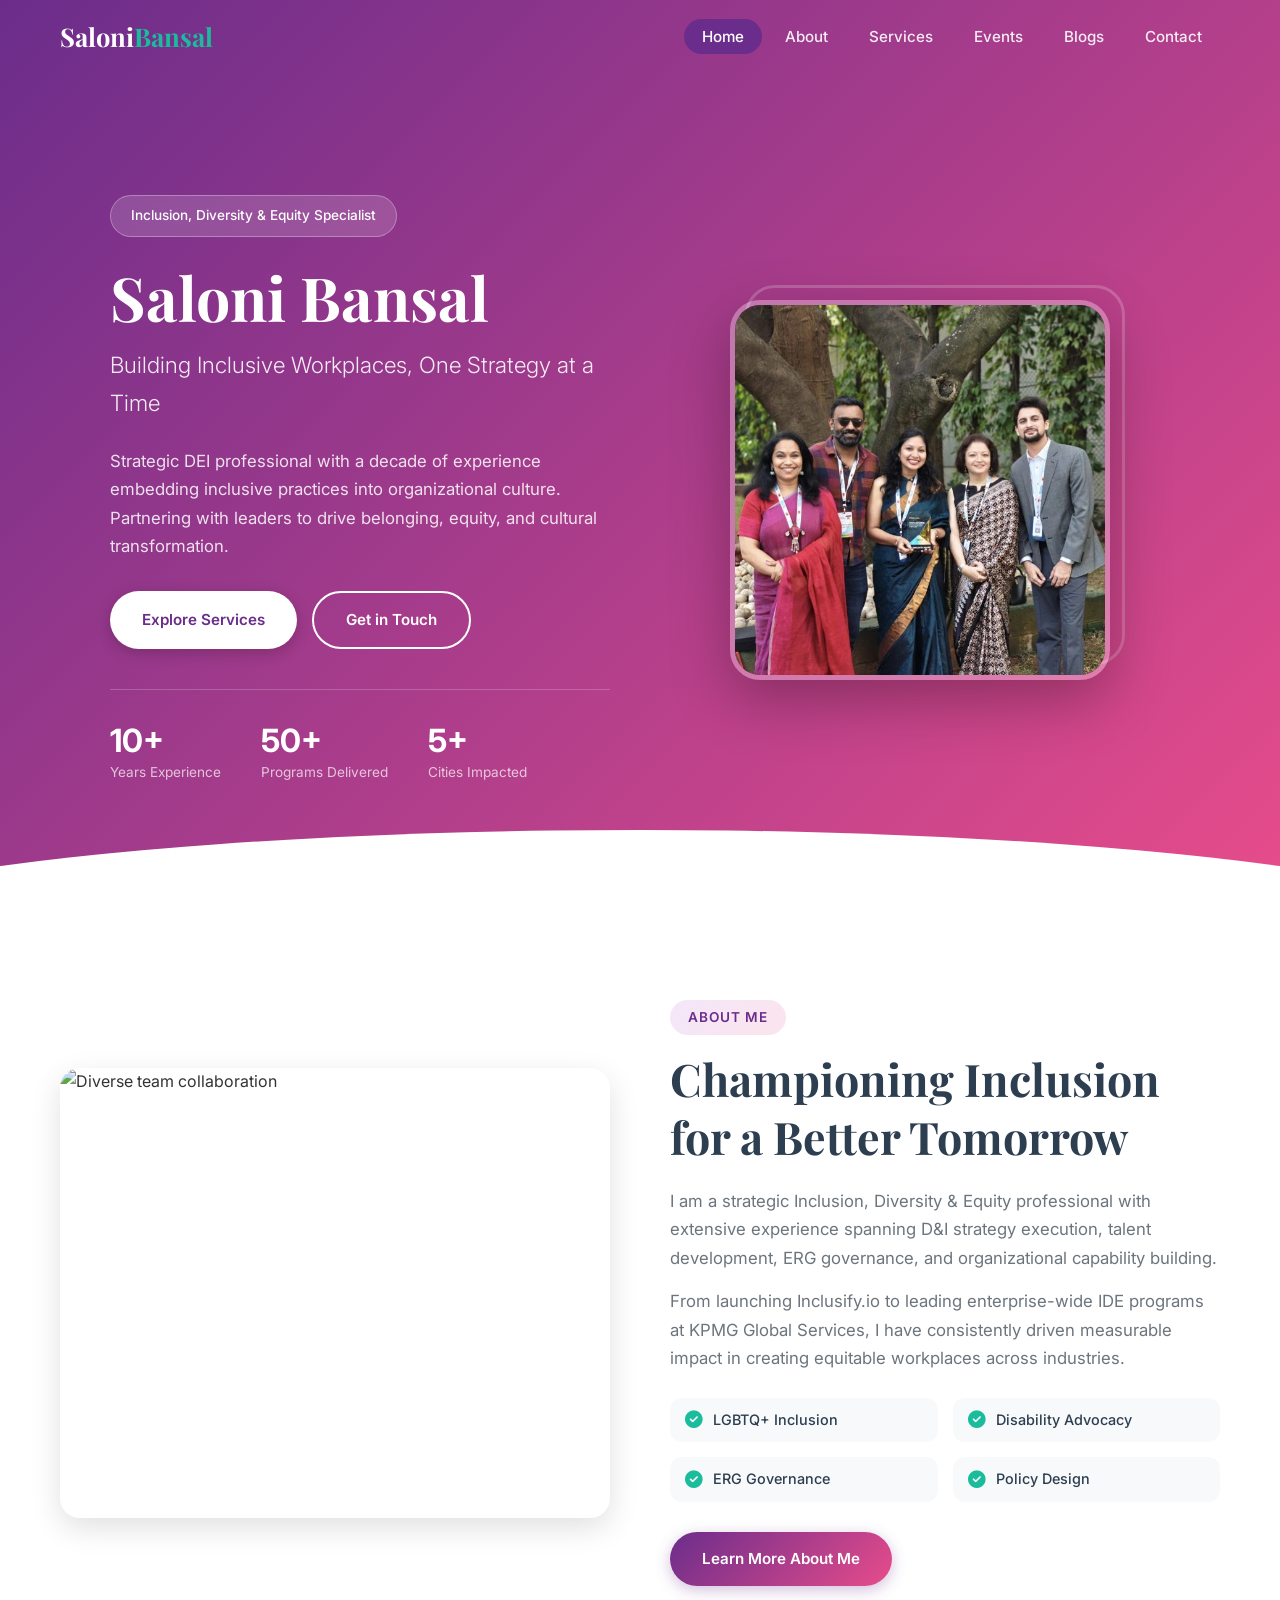
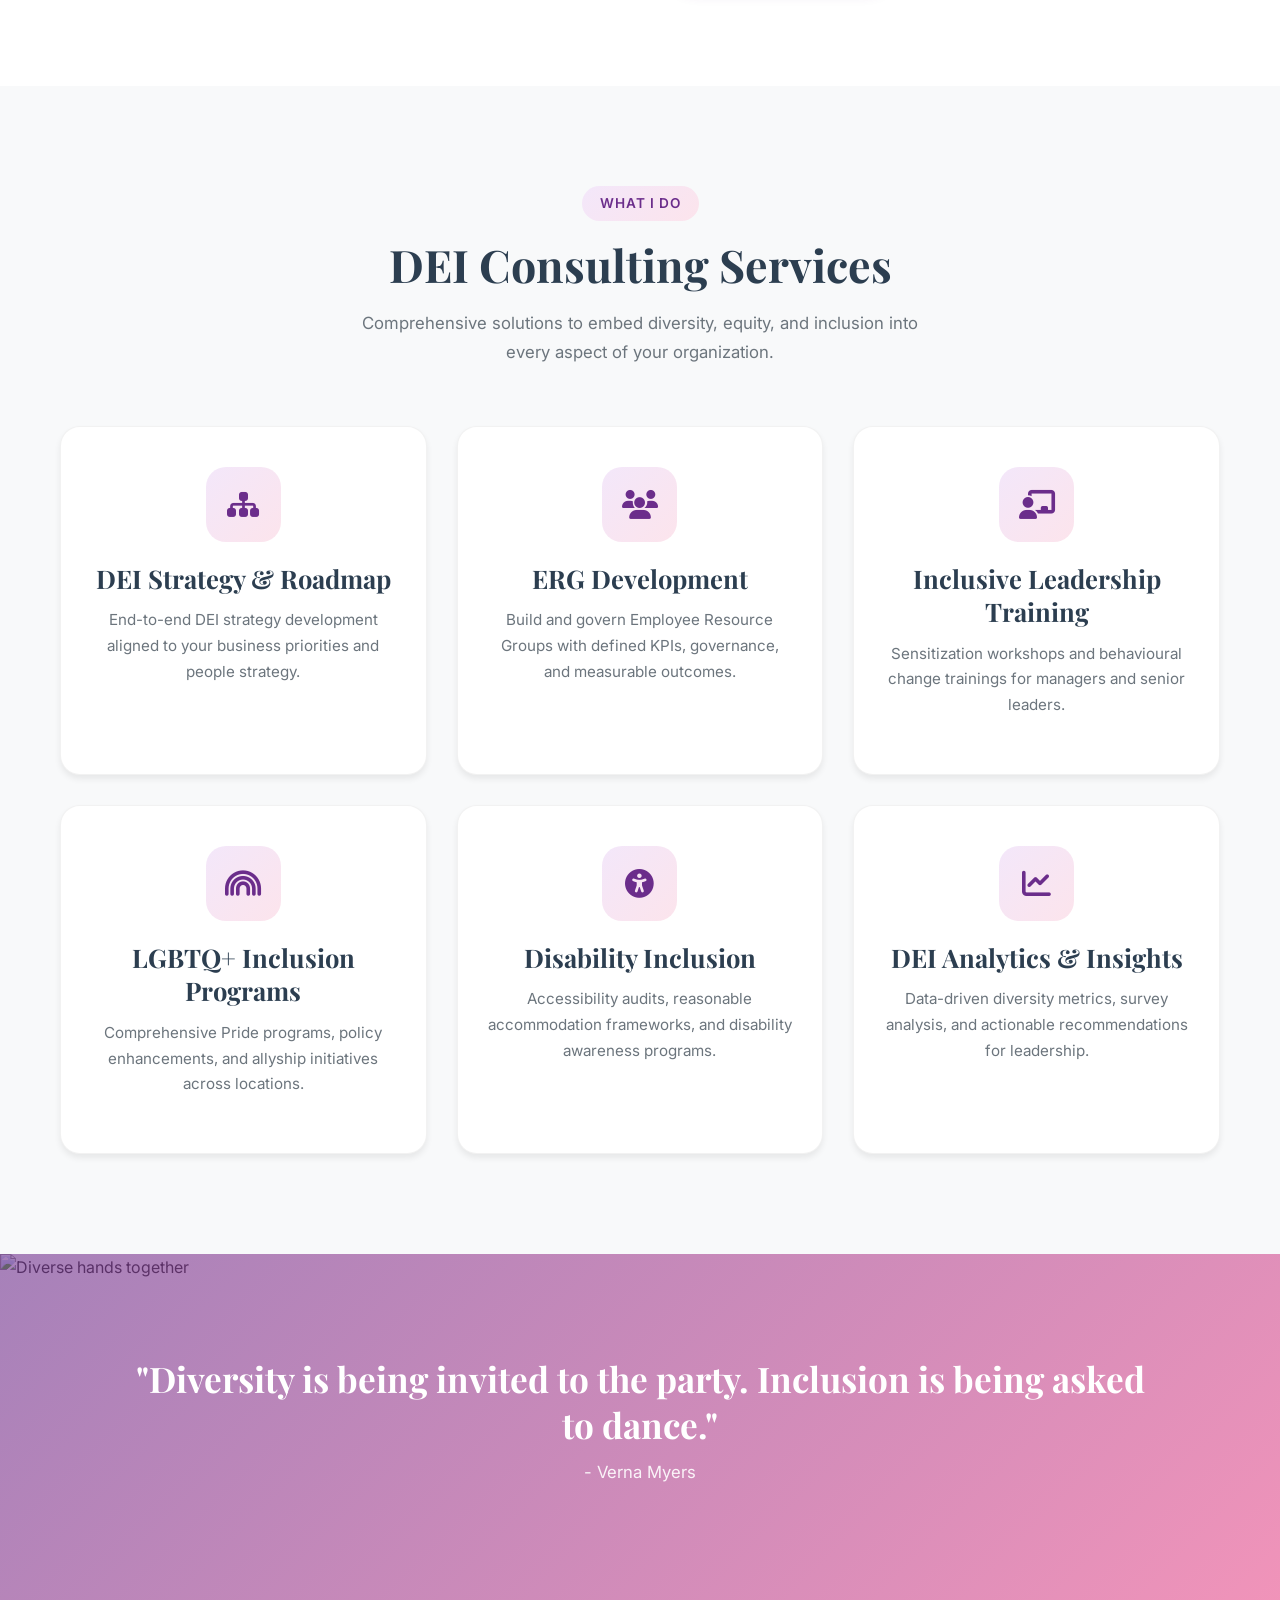
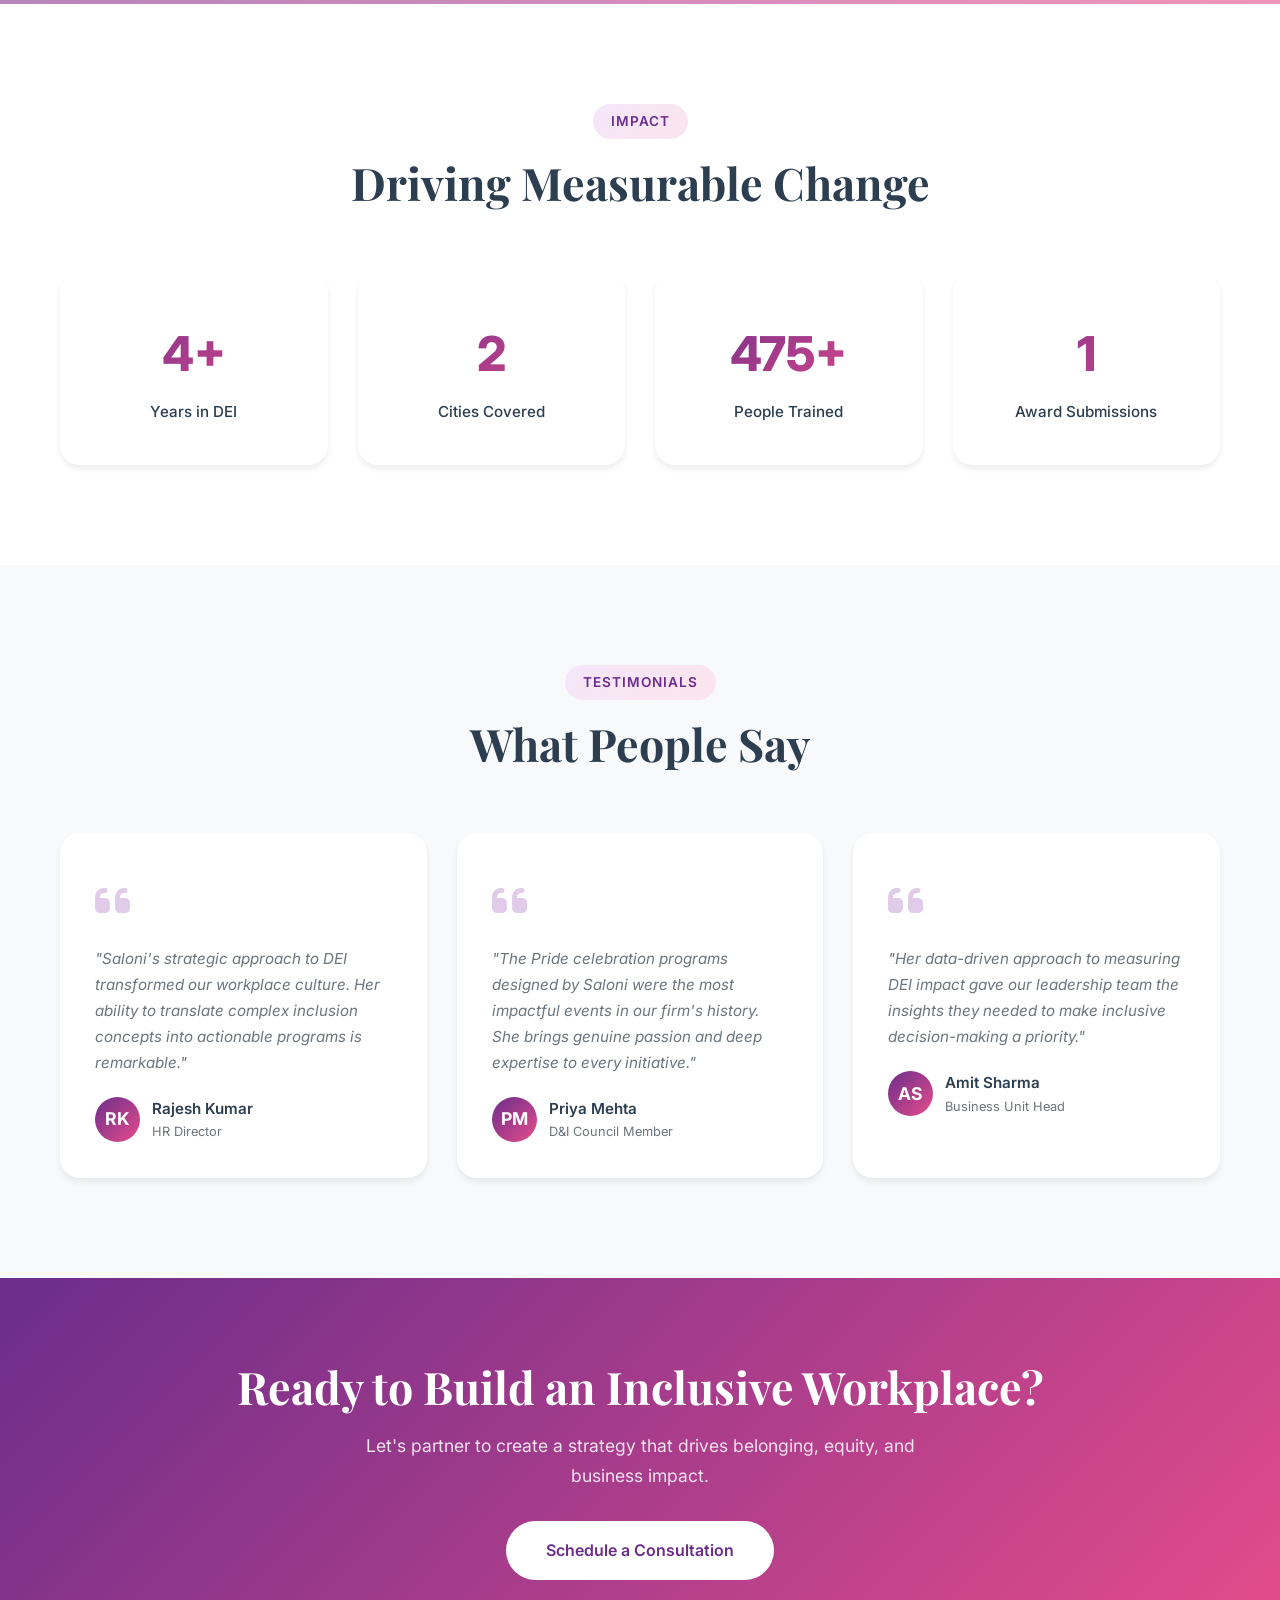
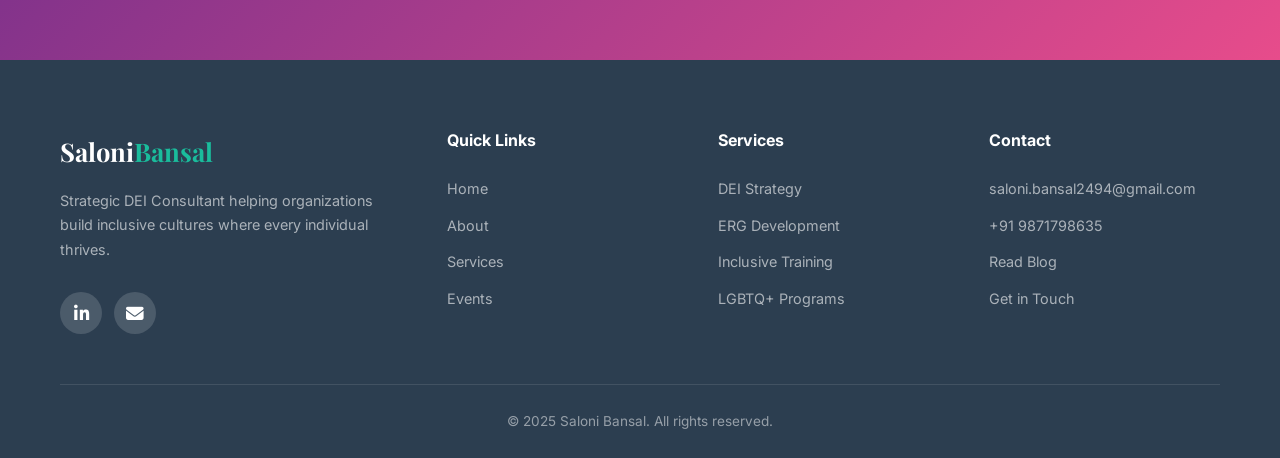
==== index.html @ c68f143a "Initial resume website" ====
<!DOCTYPE html>
<html lang="en">
<head>
  <meta charset="UTF-8">
  <meta name="viewport" content="width=device-width, initial-scale=1.0">
  <title>Saloni Bansal | Diversity, Equity & Inclusion Consultant</title>
  <meta name="description" content="Saloni Bansal - DEI Consultant with 10+ years of experience in Diversity, Equity & Inclusion strategy, ERG governance, and inclusive culture transformation.">
  <link rel="preconnect" href="https://fonts.googleapis.com">
  <link rel="preconnect" href="https://fonts.gstatic.com" crossorigin>
  <link href="https://fonts.googleapis.com/css2?family=Inter:wght@300;400;500;600;700;800&family=Playfair+Display:wght@400;600;700;800&display=swap" rel="stylesheet">
  <link rel="stylesheet" href="https://cdnjs.cloudflare.com/ajax/libs/font-awesome/6.5.1/css/all.min.css">
  <link rel="stylesheet" href="css/style.css">
</head>
<body>
  <!-- Navigation -->
  <nav class="navbar" id="navbar">
    <div class="container">
      <a href="index.html" class="nav-logo">Saloni<span>Bansal</span></a>
      <ul class="nav-links" id="navLinks">
        <li><a href="index.html" class="active">Home</a></li>
        <li><a href="about.html">About</a></li>
        <li><a href="services.html">Services</a></li>
        <li><a href="events.html">Events</a></li>
        <li><a href="blogs.html">Blogs</a></li>
        <li><a href="contact.html">Contact</a></li>
      </ul>
      <div class="hamburger" id="hamburger">
        <span></span>
        <span></span>
        <span></span>
      </div>
    </div>
    <div class="nav-overlay" id="navOverlay"></div>
  </nav>

  <!-- Hero Section -->
  <section class="hero">
    <div class="container">
      <div class="hero-content">
        <div class="hero-badge">Inclusion, Diversity & Equity Specialist</div>
        <h1>Saloni Bansal</h1>
        <p class="subtitle">Building Inclusive Workplaces, One Strategy at a Time</p>
        <p>Strategic DEI professional with a decade of experience embedding inclusive practices into organizational culture. Partnering with leaders to drive belonging, equity, and cultural transformation.</p>
        <div class="hero-buttons">
          <a href="services.html" class="btn btn-primary">Explore Services</a>
          <a href="contact.html" class="btn btn-outline">Get in Touch</a>
        </div>
        <div class="hero-stats">
          <div class="hero-stat">
            <h3>10+</h3>
            <p>Years Experience</p>
          </div>
          <div class="hero-stat">
            <h3>50+</h3>
            <p>Programs Delivered</p>
          </div>
          <div class="hero-stat">
            <h3>5+</h3>
            <p>Cities Impacted</p>
          </div>
        </div>
      </div>
      <div class="hero-image">
        <div class="hero-image-wrapper">
          <img src="images/profile/saloni-bansal.jpeg" alt="Saloni Bansal - DEI Consultant">
        </div>
      </div>
    </div>
  </section>

  <!-- About Preview -->
  <section class="section">
    <div class="container">
      <div class="about-preview fade-in">
        <div class="about-preview-image">
          <img src="https://images.unsplash.com/photo-1573164713714-d95e436ab8d6?w=800&q=80" alt="Diverse team collaboration">
        </div>
        <div class="about-preview-content">
          <div class="section-tag">About Me</div>
          <h2>Championing Inclusion for a Better Tomorrow</h2>
          <p>I am a strategic Inclusion, Diversity & Equity professional with extensive experience spanning D&I strategy execution, talent development, ERG governance, and organizational capability building.</p>
          <p>From launching Inclusify.io to leading enterprise-wide IDE programs at KPMG Global Services, I have consistently driven measurable impact in creating equitable workplaces across industries.</p>
          <div class="about-highlights">
            <div class="about-highlight">
              <i class="fas fa-check-circle"></i>
              LGBTQ+ Inclusion
            </div>
            <div class="about-highlight">
              <i class="fas fa-check-circle"></i>
              Disability Advocacy
            </div>
            <div class="about-highlight">
              <i class="fas fa-check-circle"></i>
              ERG Governance
            </div>
            <div class="about-highlight">
              <i class="fas fa-check-circle"></i>
              Policy Design
            </div>
          </div>
          <a href="about.html" class="btn btn-primary">Learn More About Me</a>
        </div>
      </div>
    </div>
  </section>

  <!-- Services Preview -->
  <section class="section bg-light">
    <div class="container">
      <div class="section-header fade-in">
        <div class="section-tag">What I Do</div>
        <h2>DEI Consulting Services</h2>
        <p>Comprehensive solutions to embed diversity, equity, and inclusion into every aspect of your organization.</p>
      </div>
      <div class="services-grid">
        <div class="service-card fade-in">
          <div class="service-icon">
            <i class="fas fa-sitemap"></i>
          </div>
          <h3>DEI Strategy & Roadmap</h3>
          <p>End-to-end DEI strategy development aligned to your business priorities and people strategy.</p>
        </div>
        <div class="service-card fade-in">
          <div class="service-icon">
            <i class="fas fa-users"></i>
          </div>
          <h3>ERG Development</h3>
          <p>Build and govern Employee Resource Groups with defined KPIs, governance, and measurable outcomes.</p>
        </div>
        <div class="service-card fade-in">
          <div class="service-icon">
            <i class="fas fa-chalkboard-teacher"></i>
          </div>
          <h3>Inclusive Leadership Training</h3>
          <p>Sensitization workshops and behavioural change trainings for managers and senior leaders.</p>
        </div>
        <div class="service-card fade-in">
          <div class="service-icon">
            <i class="fas fa-rainbow"></i>
          </div>
          <h3>LGBTQ+ Inclusion Programs</h3>
          <p>Comprehensive Pride programs, policy enhancements, and allyship initiatives across locations.</p>
        </div>
        <div class="service-card fade-in">
          <div class="service-icon">
            <i class="fas fa-universal-access"></i>
          </div>
          <h3>Disability Inclusion</h3>
          <p>Accessibility audits, reasonable accommodation frameworks, and disability awareness programs.</p>
        </div>
        <div class="service-card fade-in">
          <div class="service-icon">
            <i class="fas fa-chart-line"></i>
          </div>
          <h3>DEI Analytics & Insights</h3>
          <p>Data-driven diversity metrics, survey analysis, and actionable recommendations for leadership.</p>
        </div>
      </div>
    </div>
  </section>

  <!-- Impact Banner -->
  <div class="image-banner">
    <img src="https://images.unsplash.com/photo-1582213782179-e0d53f98f2ca?w=1920&q=80" alt="Diverse hands together">
    <div class="overlay"></div>
    <div class="banner-content">
      <h2>"Diversity is being invited to the party. Inclusion is being asked to dance."</h2>
      <p>- Verna Myers</p>
    </div>
  </div>

  <!-- Impact Numbers -->
  <section class="section">
    <div class="container">
      <div class="section-header fade-in">
        <div class="section-tag">Impact</div>
        <h2>Driving Measurable Change</h2>
      </div>
      <div class="impact-grid">
        <div class="impact-card fade-in">
          <div class="number">10+</div>
          <p>Years in DEI</p>
        </div>
        <div class="impact-card fade-in">
          <div class="number">5</div>
          <p>Cities Covered</p>
        </div>
        <div class="impact-card fade-in">
          <div class="number">1000+</div>
          <p>People Trained</p>
        </div>
        <div class="impact-card fade-in">
          <div class="number">4</div>
          <p>Award Submissions</p>
        </div>
      </div>
    </div>
  </section>

  <!-- Testimonials -->
  <section class="section bg-light">
    <div class="container">
      <div class="section-header fade-in">
        <div class="section-tag">Testimonials</div>
        <h2>What People Say</h2>
      </div>
      <div class="testimonials-grid">
        <div class="testimonial-card fade-in">
          <div class="quote-icon"><i class="fas fa-quote-left"></i></div>
          <p>"Saloni's strategic approach to DEI transformed our workplace culture. Her ability to translate complex inclusion concepts into actionable programs is remarkable."</p>
          <div class="testimonial-author">
            <div class="avatar">RK</div>
            <div>
              <div class="name">Rajesh Kumar</div>
              <div class="role">HR Director</div>
            </div>
          </div>
        </div>
        <div class="testimonial-card fade-in">
          <div class="quote-icon"><i class="fas fa-quote-left"></i></div>
          <p>"The Pride celebration programs designed by Saloni were the most impactful events in our firm's history. She brings genuine passion and deep expertise to every initiative."</p>
          <div class="testimonial-author">
            <div class="avatar">PM</div>
            <div>
              <div class="name">Priya Mehta</div>
              <div class="role">D&I Council Member</div>
            </div>
          </div>
        </div>
        <div class="testimonial-card fade-in">
          <div class="quote-icon"><i class="fas fa-quote-left"></i></div>
          <p>"Her data-driven approach to measuring DEI impact gave our leadership team the insights they needed to make inclusive decision-making a priority."</p>
          <div class="testimonial-author">
            <div class="avatar">AS</div>
            <div>
              <div class="name">Amit Sharma</div>
              <div class="role">Business Unit Head</div>
            </div>
          </div>
        </div>
      </div>
    </div>
  </section>

  <!-- CTA Section -->
  <section class="cta-section">
    <div class="container">
      <h2>Ready to Build an Inclusive Workplace?</h2>
      <p>Let's partner to create a strategy that drives belonging, equity, and business impact.</p>
      <a href="contact.html" class="btn">Schedule a Consultation</a>
    </div>
  </section>

  <!-- Footer -->
  <footer class="footer">
    <div class="container">
      <div class="footer-grid">
        <div class="footer-about">
          <div class="footer-logo">Saloni<span>Bansal</span></div>
          <p>Strategic DEI Consultant helping organizations build inclusive cultures where every individual thrives.</p>
          <div class="social-links">
            <a href="https://www.linkedin.com/in/salonibansal9871" target="_blank" aria-label="LinkedIn"><i class="fab fa-linkedin-in"></i></a>
            <a href="mailto:saloni.bansal2494@gmail.com" aria-label="Email"><i class="fas fa-envelope"></i></a>
          </div>
        </div>
        <div>
          <h4>Quick Links</h4>
          <ul class="footer-links">
            <li><a href="index.html">Home</a></li>
            <li><a href="about.html">About</a></li>
            <li><a href="services.html">Services</a></li>
            <li><a href="events.html">Events</a></li>
          </ul>
        </div>
        <div>
          <h4>Services</h4>
          <ul class="footer-links">
            <li><a href="services.html">DEI Strategy</a></li>
            <li><a href="services.html">ERG Development</a></li>
            <li><a href="services.html">Inclusive Training</a></li>
            <li><a href="services.html">LGBTQ+ Programs</a></li>
          </ul>
        </div>
        <div>
          <h4>Contact</h4>
          <ul class="footer-links">
            <li><a href="mailto:saloni.bansal2494@gmail.com">saloni.bansal2494@gmail.com</a></li>
            <li><a href="tel:+919871798635">+91 9871798635</a></li>
            <li><a href="blogs.html">Read Blog</a></li>
            <li><a href="contact.html">Get in Touch</a></li>
          </ul>
        </div>
      </div>
      <div class="footer-bottom">
        <p>&copy; 2025 Saloni Bansal. All rights reserved.</p>
      </div>
    </div>
  </footer>

  <script src="js/main.js"></script>
</body>
</html>
---- css/style.css ----
/* ===== CSS Variables ===== */
:root {
  --primary: #6B2D8B;
  --primary-light: #9B59B6;
  --primary-dark: #4A1A6B;
  --secondary: #1ABC9C;
  --secondary-light: #48D1B5;
  --accent: #E74C8B;
  --dark: #2C3E50;
  --dark-light: #34495E;
  --light: #F8F9FA;
  --light-gray: #ECF0F1;
  --white: #FFFFFF;
  --text: #333333;
  --text-light: #6C757D;
  --gradient: linear-gradient(135deg, var(--primary) 0%, var(--accent) 100%);
  --gradient-subtle: linear-gradient(135deg, #F3E7FA 0%, #FCE4EC 100%);
  --shadow: 0 4px 6px rgba(0, 0, 0, 0.07);
  --shadow-lg: 0 10px 30px rgba(0, 0, 0, 0.12);
  --shadow-hover: 0 15px 40px rgba(107, 45, 139, 0.2);
  --radius: 12px;
  --radius-lg: 20px;
  --transition: all 0.3s ease;
}

/* ===== Reset & Base ===== */
*,
*::before,
*::after {
  margin: 0;
  padding: 0;
  box-sizing: border-box;
}

html {
  scroll-behavior: smooth;
  font-size: 16px;
}

body {
  font-family: 'Inter', -apple-system, BlinkMacSystemFont, 'Segoe UI', sans-serif;
  color: var(--text);
  line-height: 1.7;
  background-color: var(--white);
  overflow-x: hidden;
}

a {
  text-decoration: none;
  color: inherit;
  transition: var(--transition);
}

img {
  max-width: 100%;
  height: auto;
  display: block;
}

ul {
  list-style: none;
}

.container {
  max-width: 1200px;
  margin: 0 auto;
  padding: 0 20px;
}

/* ===== Typography ===== */
h1, h2, h3, h4, h5, h6 {
  font-family: 'Playfair Display', serif;
  font-weight: 700;
  line-height: 1.3;
  color: var(--dark);
}

h1 { font-size: clamp(2.2rem, 5vw, 3.5rem); }
h2 { font-size: clamp(1.8rem, 4vw, 2.8rem); }
h3 { font-size: clamp(1.3rem, 3vw, 1.6rem); }
h4 { font-size: 1.2rem; }

p {
  margin-bottom: 1rem;
  color: var(--text-light);
}

/* ===== Buttons ===== */
.btn {
  display: inline-flex;
  align-items: center;
  gap: 8px;
  padding: 14px 32px;
  border-radius: 50px;
  font-weight: 600;
  font-size: 0.95rem;
  cursor: pointer;
  transition: var(--transition);
  border: none;
  font-family: inherit;
}

.btn-primary {
  background: var(--gradient);
  color: var(--white);
  box-shadow: 0 4px 15px rgba(107, 45, 139, 0.3);
}

.btn-primary:hover {
  transform: translateY(-2px);
  box-shadow: 0 8px 25px rgba(107, 45, 139, 0.4);
}

.btn-outline {
  background: transparent;
  color: var(--primary);
  border: 2px solid var(--primary);
}

.btn-outline:hover {
  background: var(--primary);
  color: var(--white);
}

.btn-secondary {
  background: var(--secondary);
  color: var(--white);
}

.btn-secondary:hover {
  background: var(--secondary-light);
  transform: translateY(-2px);
}

/* ===== Navigation ===== */
.navbar {
  position: fixed;
  top: 0;
  left: 0;
  width: 100%;
  z-index: 1000;
  padding: 15px 0;
  transition: var(--transition);
  background: transparent;
}

.navbar.scrolled {
  background: rgba(255, 255, 255, 0.97);
  box-shadow: var(--shadow);
  padding: 10px 0;
  backdrop-filter: blur(10px);
}

.navbar .container {
  display: flex;
  justify-content: space-between;
  align-items: center;
}

.nav-logo {
  font-family: 'Playfair Display', serif;
  font-size: 1.6rem;
  font-weight: 700;
  color: var(--white);
  transition: var(--transition);
}

.navbar.scrolled .nav-logo {
  color: var(--primary);
}

.nav-logo span {
  color: var(--secondary);
}

.nav-links {
  display: flex;
  align-items: center;
  gap: 5px;
}

.nav-links a {
  padding: 8px 18px;
  font-weight: 500;
  font-size: 0.95rem;
  color: rgba(255, 255, 255, 0.9);
  border-radius: 50px;
  transition: var(--transition);
}

.navbar.scrolled .nav-links a {
  color: var(--dark);
}

.nav-links a:hover,
.nav-links a.active {
  color: var(--white);
  background: var(--primary);
}

.navbar.scrolled .nav-links a:hover,
.navbar.scrolled .nav-links a.active {
  color: var(--white);
  background: var(--primary);
}

.hamburger {
  display: none;
  flex-direction: column;
  gap: 5px;
  cursor: pointer;
  padding: 5px;
  z-index: 1001;
}

.hamburger span {
  width: 28px;
  height: 3px;
  background: var(--white);
  border-radius: 3px;
  transition: var(--transition);
}

.navbar.scrolled .hamburger span {
  background: var(--dark);
}

.hamburger.active span:nth-child(1) {
  transform: rotate(45deg) translate(5px, 6px);
}

.hamburger.active span:nth-child(2) {
  opacity: 0;
}

.hamburger.active span:nth-child(3) {
  transform: rotate(-45deg) translate(5px, -6px);
}

/* ===== Hero Section ===== */
.hero {
  min-height: 100vh;
  display: flex;
  align-items: center;
  position: relative;
  overflow: hidden;
  background: var(--gradient);
}

.hero::before {
  content: '';
  position: absolute;
  top: 0;
  left: 0;
  width: 100%;
  height: 100%;
  background: url('https://images.unsplash.com/photo-1573164713714-d95e436ab8d6?w=1920&q=80') center/cover no-repeat;
  opacity: 0.15;
}

.hero::after {
  content: '';
  position: absolute;
  bottom: -50px;
  left: 0;
  width: 100%;
  height: 120px;
  background: var(--white);
  clip-path: ellipse(70% 100% at 50% 100%);
}

.hero .container {
  position: relative;
  z-index: 1;
  display: grid;
  grid-template-columns: 1fr 1fr;
  gap: 60px;
  align-items: center;
  padding-top: 80px;
}

.hero-content {
  color: var(--white);
}

.hero-badge {
  display: inline-block;
  padding: 8px 20px;
  background: rgba(255, 255, 255, 0.15);
  border: 1px solid rgba(255, 255, 255, 0.3);
  border-radius: 50px;
  font-size: 0.85rem;
  font-weight: 500;
  margin-bottom: 20px;
  backdrop-filter: blur(10px);
}

.hero-content h1 {
  color: var(--white);
  margin-bottom: 10px;
  font-size: clamp(2.5rem, 5vw, 3.8rem);
}

.hero-content .subtitle {
  font-size: clamp(1.1rem, 2.5vw, 1.4rem);
  color: rgba(255, 255, 255, 0.9);
  margin-bottom: 25px;
  font-weight: 300;
}

.hero-content p {
  color: rgba(255, 255, 255, 0.85);
  font-size: 1.05rem;
  margin-bottom: 30px;
  max-width: 500px;
}

.hero-buttons {
  display: flex;
  gap: 15px;
  flex-wrap: wrap;
}

.hero-buttons .btn-primary {
  background: var(--white);
  color: var(--primary);
  box-shadow: 0 4px 15px rgba(0, 0, 0, 0.2);
}

.hero-buttons .btn-primary:hover {
  transform: translateY(-3px);
  box-shadow: 0 8px 25px rgba(0, 0, 0, 0.3);
}

.hero-buttons .btn-outline {
  border-color: var(--white);
  color: var(--white);
}

.hero-buttons .btn-outline:hover {
  background: var(--white);
  color: var(--primary);
}

.hero-image {
  display: flex;
  justify-content: center;
  align-items: center;
}

.hero-image-wrapper {
  position: relative;
  width: 380px;
  height: 380px;
}

.hero-image-wrapper img {
  width: 100%;
  height: 100%;
  object-fit: cover;
  border-radius: 30px;
  border: 5px solid rgba(255, 255, 255, 0.3);
  box-shadow: 0 20px 60px rgba(0, 0, 0, 0.3);
}

.hero-image-wrapper::before {
  content: '';
  position: absolute;
  top: -15px;
  right: -15px;
  width: 100%;
  height: 100%;
  border: 3px solid rgba(255, 255, 255, 0.2);
  border-radius: 30px;
  z-index: -1;
}

.hero-stats {
  display: flex;
  gap: 40px;
  margin-top: 40px;
  padding-top: 30px;
  border-top: 1px solid rgba(255, 255, 255, 0.2);
}

.hero-stat h3 {
  color: var(--white);
  font-size: 2rem;
  font-family: 'Inter', sans-serif;
}

.hero-stat p {
  font-size: 0.85rem;
  color: rgba(255, 255, 255, 0.7);
  margin-bottom: 0;
}

/* ===== Section Styles ===== */
.section {
  padding: 100px 0;
}

.section-header {
  text-align: center;
  margin-bottom: 60px;
}

.section-header .section-tag {
  display: inline-block;
  padding: 6px 18px;
  background: var(--gradient-subtle);
  color: var(--primary);
  border-radius: 50px;
  font-size: 0.85rem;
  font-weight: 600;
  text-transform: uppercase;
  letter-spacing: 1px;
  margin-bottom: 15px;
}

.section-header h2 {
  margin-bottom: 15px;
}

.section-header p {
  max-width: 600px;
  margin: 0 auto;
  font-size: 1.05rem;
}

.bg-light {
  background: var(--light);
}

.bg-gradient {
  background: var(--gradient-subtle);
}

/* ===== About Preview (Home) ===== */
.about-preview {
  display: grid;
  grid-template-columns: 1fr 1fr;
  gap: 60px;
  align-items: center;
}

.about-preview-image {
  position: relative;
  border-radius: var(--radius-lg);
  overflow: hidden;
  box-shadow: var(--shadow-lg);
}

.about-preview-image img {
  width: 100%;
  height: 450px;
  object-fit: cover;
}

.about-preview-content .section-tag {
  display: inline-block;
  padding: 6px 18px;
  background: var(--gradient-subtle);
  color: var(--primary);
  border-radius: 50px;
  font-size: 0.85rem;
  font-weight: 600;
  text-transform: uppercase;
  letter-spacing: 1px;
  margin-bottom: 15px;
}

.about-preview-content h2 {
  margin-bottom: 20px;
}

.about-preview-content p {
  margin-bottom: 15px;
  font-size: 1.05rem;
}

.about-highlights {
  display: grid;
  grid-template-columns: 1fr 1fr;
  gap: 15px;
  margin: 25px 0 30px;
}

.about-highlight {
  display: flex;
  align-items: center;
  gap: 10px;
  padding: 10px 15px;
  background: var(--light);
  border-radius: var(--radius);
  font-weight: 500;
  font-size: 0.9rem;
  color: var(--dark);
}

.about-highlight i {
  color: var(--secondary);
  font-size: 1.1rem;
}

/* ===== Services Section ===== */
.services-grid {
  display: grid;
  grid-template-columns: repeat(3, 1fr);
  gap: 30px;
}

.service-card {
  background: var(--white);
  border-radius: var(--radius-lg);
  padding: 40px 30px;
  text-align: center;
  transition: var(--transition);
  box-shadow: var(--shadow);
  border: 1px solid rgba(0, 0, 0, 0.05);
  position: relative;
  overflow: hidden;
}

.service-card::before {
  content: '';
  position: absolute;
  top: 0;
  left: 0;
  width: 100%;
  height: 4px;
  background: var(--gradient);
  transform: scaleX(0);
  transition: var(--transition);
}

.service-card:hover {
  transform: translateY(-8px);
  box-shadow: var(--shadow-hover);
}

.service-card:hover::before {
  transform: scaleX(1);
}

.service-icon {
  width: 75px;
  height: 75px;
  margin: 0 auto 20px;
  display: flex;
  align-items: center;
  justify-content: center;
  background: var(--gradient-subtle);
  border-radius: 20px;
  font-size: 1.8rem;
  color: var(--primary);
}

.service-card h3 {
  margin-bottom: 12px;
}

.service-card p {
  font-size: 0.95rem;
}

/* ===== Impact Section ===== */
.impact-grid {
  display: grid;
  grid-template-columns: repeat(4, 1fr);
  gap: 30px;
}

.impact-card {
  text-align: center;
  padding: 40px 20px;
  background: var(--white);
  border-radius: var(--radius-lg);
  box-shadow: var(--shadow);
  transition: var(--transition);
}

.impact-card:hover {
  transform: translateY(-5px);
  box-shadow: var(--shadow-hover);
}

.impact-card .number {
  font-size: 3rem;
  font-weight: 800;
  background: var(--gradient);
  -webkit-background-clip: text;
  -webkit-text-fill-color: transparent;
  background-clip: text;
  font-family: 'Inter', sans-serif;
}

.impact-card p {
  font-size: 0.95rem;
  font-weight: 500;
  color: var(--dark);
  margin-top: 5px;
  margin-bottom: 0;
}

/* ===== Testimonials ===== */
.testimonials-grid {
  display: grid;
  grid-template-columns: repeat(3, 1fr);
  gap: 30px;
}

.testimonial-card {
  background: var(--white);
  padding: 35px;
  border-radius: var(--radius-lg);
  box-shadow: var(--shadow);
  position: relative;
  transition: var(--transition);
}

.testimonial-card:hover {
  transform: translateY(-5px);
  box-shadow: var(--shadow-hover);
}

.testimonial-card .quote-icon {
  font-size: 2.5rem;
  color: var(--primary-light);
  opacity: 0.3;
  margin-bottom: 10px;
}

.testimonial-card p {
  font-style: italic;
  margin-bottom: 20px;
  font-size: 0.95rem;
}

.testimonial-author {
  display: flex;
  align-items: center;
  gap: 12px;
}

.testimonial-author .avatar {
  width: 45px;
  height: 45px;
  border-radius: 50%;
  background: var(--gradient);
  display: flex;
  align-items: center;
  justify-content: center;
  color: var(--white);
  font-weight: 700;
  font-size: 1.1rem;
}

.testimonial-author .name {
  font-weight: 600;
  color: var(--dark);
  font-size: 0.95rem;
}

.testimonial-author .role {
  font-size: 0.8rem;
  color: var(--text-light);
}

/* ===== CTA Section ===== */
.cta-section {
  background: var(--gradient);
  padding: 80px 0;
  text-align: center;
  position: relative;
  overflow: hidden;
}

.cta-section::before {
  content: '';
  position: absolute;
  top: 0;
  left: 0;
  width: 100%;
  height: 100%;
  background: url('https://images.unsplash.com/photo-1552664730-d307ca884978?w=1920&q=80') center/cover no-repeat;
  opacity: 0.1;
}

.cta-section .container {
  position: relative;
  z-index: 1;
}

.cta-section h2 {
  color: var(--white);
  margin-bottom: 15px;
}

.cta-section p {
  color: rgba(255, 255, 255, 0.85);
  font-size: 1.1rem;
  max-width: 600px;
  margin: 0 auto 30px;
}

.cta-section .btn {
  background: var(--white);
  color: var(--primary);
  font-size: 1rem;
  padding: 16px 40px;
}

.cta-section .btn:hover {
  transform: translateY(-3px);
  box-shadow: 0 10px 30px rgba(0, 0, 0, 0.2);
}

/* ===== Page Hero ===== */
.page-hero {
  background: var(--gradient);
  padding: 160px 0 100px;
  text-align: center;
  position: relative;
  overflow: hidden;
}

.page-hero::before {
  content: '';
  position: absolute;
  top: 0;
  left: 0;
  width: 100%;
  height: 100%;
  background: url('https://images.unsplash.com/photo-1573164713714-d95e436ab8d6?w=1920&q=80') center/cover no-repeat;
  opacity: 0.1;
}

.page-hero::after {
  content: '';
  position: absolute;
  bottom: -2px;
  left: 0;
  width: 100%;
  height: 80px;
  background: var(--white);
  clip-path: ellipse(70% 100% at 50% 100%);
}

.page-hero .container {
  position: relative;
  z-index: 1;
}

.page-hero h1 {
  color: var(--white);
  margin-bottom: 15px;
}

.page-hero p {
  color: rgba(255, 255, 255, 0.85);
  font-size: 1.15rem;
  max-width: 600px;
  margin: 0 auto;
}

.page-hero .breadcrumb {
  margin-top: 20px;
  font-size: 0.9rem;
}

.page-hero .breadcrumb a {
  color: rgba(255, 255, 255, 0.7);
}

.page-hero .breadcrumb a:hover {
  color: var(--white);
}

.page-hero .breadcrumb span {
  color: var(--white);
  margin: 0 8px;
}

/* ===== About Page ===== */
.about-intro {
  display: grid;
  grid-template-columns: 1fr 1.2fr;
  gap: 60px;
  align-items: center;
}

.about-image-card {
  position: relative;
}

.about-image-card img {
  border-radius: var(--radius-lg);
  box-shadow: var(--shadow-lg);
  width: 100%;
  height: 500px;
  object-fit: cover;
}

.about-image-card .experience-badge {
  position: absolute;
  bottom: 30px;
  right: -20px;
  background: var(--gradient);
  color: var(--white);
  padding: 20px 25px;
  border-radius: var(--radius);
  text-align: center;
  box-shadow: var(--shadow-lg);
}

.experience-badge .years {
  font-size: 2.5rem;
  font-weight: 800;
  line-height: 1;
}

.experience-badge .label {
  font-size: 0.85rem;
  opacity: 0.9;
}

.about-details h2 {
  margin-bottom: 20px;
}

.about-details p {
  font-size: 1.05rem;
  margin-bottom: 15px;
}

.about-info-grid {
  display: grid;
  grid-template-columns: 1fr 1fr;
  gap: 15px;
  margin: 25px 0;
}

.about-info-item {
  display: flex;
  align-items: center;
  gap: 10px;
  font-size: 0.95rem;
}

.about-info-item i {
  color: var(--primary);
  width: 20px;
}

.about-info-item strong {
  color: var(--dark);
}

/* ===== Timeline ===== */
.timeline {
  position: relative;
  max-width: 900px;
  margin: 0 auto;
}

.timeline::before {
  content: '';
  position: absolute;
  top: 0;
  left: 50%;
  transform: translateX(-50%);
  width: 3px;
  height: 100%;
  background: var(--gradient);
  border-radius: 3px;
}

.timeline-item {
  display: flex;
  justify-content: flex-end;
  padding: 0 0 40px;
  width: 50%;
  position: relative;
}

.timeline-item:nth-child(even) {
  margin-left: 50%;
  justify-content: flex-start;
}

.timeline-item::before {
  content: '';
  position: absolute;
  top: 15px;
  width: 16px;
  height: 16px;
  background: var(--primary);
  border: 3px solid var(--white);
  border-radius: 50%;
  box-shadow: 0 0 0 4px rgba(107, 45, 139, 0.2);
  z-index: 1;
}

.timeline-item::before {
  right: -8px;
}

.timeline-item:nth-child(even)::before {
  left: -8px;
}

.timeline-content {
  background: var(--white);
  padding: 25px;
  border-radius: var(--radius);
  box-shadow: var(--shadow);
  margin-right: 30px;
  transition: var(--transition);
}

.timeline-item:nth-child(even) .timeline-content {
  margin-left: 30px;
  margin-right: 0;
}

.timeline-content:hover {
  box-shadow: var(--shadow-hover);
  transform: translateY(-3px);
}

.timeline-content .date {
  display: inline-block;
  padding: 4px 12px;
  background: var(--gradient-subtle);
  color: var(--primary);
  border-radius: 50px;
  font-size: 0.8rem;
  font-weight: 600;
  margin-bottom: 10px;
}

.timeline-content h3 {
  font-size: 1.1rem;
  margin-bottom: 5px;
}

.timeline-content .company {
  color: var(--primary);
  font-weight: 600;
  font-size: 0.9rem;
  margin-bottom: 10px;
}

.timeline-content p {
  font-size: 0.9rem;
}

/* ===== Skills ===== */
.skills-grid {
  display: grid;
  grid-template-columns: repeat(4, 1fr);
  gap: 25px;
}

.skill-card {
  text-align: center;
  padding: 30px 20px;
  background: var(--white);
  border-radius: var(--radius-lg);
  box-shadow: var(--shadow);
  transition: var(--transition);
}

.skill-card:hover {
  transform: translateY(-5px);
  box-shadow: var(--shadow-hover);
}

.skill-card i {
  font-size: 2.2rem;
  color: var(--primary);
  margin-bottom: 15px;
}

.skill-card h4 {
  margin-bottom: 8px;
  font-size: 1rem;
}

.skill-card p {
  font-size: 0.85rem;
}

/* ===== Services Page ===== */
.services-detail-grid {
  display: grid;
  grid-template-columns: repeat(2, 1fr);
  gap: 30px;
}

.service-detail-card {
  background: var(--white);
  border-radius: var(--radius-lg);
  overflow: hidden;
  box-shadow: var(--shadow);
  transition: var(--transition);
}

.service-detail-card:hover {
  transform: translateY(-5px);
  box-shadow: var(--shadow-hover);
}

.service-detail-image {
  height: 220px;
  overflow: hidden;
}

.service-detail-image img {
  width: 100%;
  height: 100%;
  object-fit: cover;
  transition: var(--transition);
}

.service-detail-card:hover .service-detail-image img {
  transform: scale(1.05);
}

.service-detail-body {
  padding: 30px;
}

.service-detail-body h3 {
  margin-bottom: 12px;
}

.service-detail-body p {
  font-size: 0.95rem;
  margin-bottom: 15px;
}

.service-features {
  list-style: none;
}

.service-features li {
  padding: 6px 0;
  font-size: 0.9rem;
  color: var(--text-light);
  display: flex;
  align-items: flex-start;
  gap: 8px;
}

.service-features li i {
  color: var(--secondary);
  margin-top: 4px;
  flex-shrink: 0;
}

/* ===== Process Section ===== */
.process-grid {
  display: grid;
  grid-template-columns: repeat(4, 1fr);
  gap: 30px;
  position: relative;
}

.process-grid::before {
  content: '';
  position: absolute;
  top: 45px;
  left: 15%;
  width: 70%;
  height: 2px;
  background: var(--light-gray);
  z-index: 0;
}

.process-step {
  text-align: center;
  position: relative;
  z-index: 1;
}

.process-number {
  width: 80px;
  height: 80px;
  margin: 0 auto 20px;
  display: flex;
  align-items: center;
  justify-content: center;
  background: var(--gradient);
  color: var(--white);
  border-radius: 50%;
  font-size: 1.5rem;
  font-weight: 800;
  box-shadow: 0 5px 20px rgba(107, 45, 139, 0.3);
}

.process-step h4 {
  margin-bottom: 8px;
}

.process-step p {
  font-size: 0.9rem;
}

/* ===== Events Page ===== */
.event-filters {
  display: flex;
  justify-content: center;
  flex-wrap: wrap;
  gap: 10px;
  margin-bottom: 40px;
}

.filter-btn {
  padding: 10px 24px;
  border: 2px solid var(--light-gray);
  background: var(--white);
  border-radius: 50px;
  cursor: pointer;
  font-weight: 500;
  font-size: 0.9rem;
  transition: var(--transition);
  font-family: inherit;
  color: var(--text-light);
}

.filter-btn:hover,
.filter-btn.active {
  border-color: var(--primary);
  background: var(--primary);
  color: var(--white);
}

.events-grid {
  display: grid;
  grid-template-columns: repeat(3, 1fr);
  gap: 30px;
}

.event-card {
  background: var(--white);
  border-radius: var(--radius-lg);
  overflow: hidden;
  box-shadow: var(--shadow);
  transition: var(--transition);
}

.event-card:hover {
  transform: translateY(-5px);
  box-shadow: var(--shadow-hover);
}

.event-card-image {
  height: 240px;
  overflow: hidden;
  position: relative;
}

.event-card-image img {
  width: 100%;
  height: 100%;
  object-fit: cover;
  transition: var(--transition);
}

.event-card:hover .event-card-image img {
  transform: scale(1.08);
}

.event-card-image .event-category {
  position: absolute;
  top: 15px;
  left: 15px;
  padding: 5px 14px;
  background: var(--gradient);
  color: var(--white);
  border-radius: 50px;
  font-size: 0.75rem;
  font-weight: 600;
  text-transform: uppercase;
  letter-spacing: 0.5px;
}

.event-card-body {
  padding: 25px;
}

.event-card-body h3 {
  font-size: 1.15rem;
  margin-bottom: 10px;
}

.event-card-body p {
  font-size: 0.9rem;
  margin-bottom: 15px;
}

.event-meta {
  display: flex;
  align-items: center;
  gap: 20px;
  font-size: 0.8rem;
  color: var(--text-light);
}

.event-meta span {
  display: flex;
  align-items: center;
  gap: 5px;
}

.event-meta i {
  color: var(--primary);
}

/* Event Gallery Section */
.event-gallery {
  margin-top: 40px;
}

.gallery-grid {
  display: grid;
  grid-template-columns: repeat(4, 1fr);
  gap: 15px;
}

.gallery-item {
  border-radius: var(--radius);
  overflow: hidden;
  cursor: pointer;
  position: relative;
}

.gallery-item img {
  width: 100%;
  height: 200px;
  object-fit: cover;
  transition: var(--transition);
}

.gallery-item:hover img {
  transform: scale(1.1);
}

.gallery-item::after {
  content: '\f00e';
  font-family: 'Font Awesome 6 Free';
  font-weight: 900;
  position: absolute;
  top: 50%;
  left: 50%;
  transform: translate(-50%, -50%) scale(0);
  color: var(--white);
  font-size: 1.5rem;
  background: rgba(107, 45, 139, 0.7);
  width: 50px;
  height: 50px;
  display: flex;
  align-items: center;
  justify-content: center;
  border-radius: 50%;
  transition: var(--transition);
}

.gallery-item:hover::after {
  transform: translate(-50%, -50%) scale(1);
}

/* ===== Blogs Page ===== */
.blogs-grid {
  display: grid;
  grid-template-columns: repeat(3, 1fr);
  gap: 30px;
}

.blog-card {
  background: var(--white);
  border-radius: var(--radius-lg);
  overflow: hidden;
  box-shadow: var(--shadow);
  transition: var(--transition);
}

.blog-card:hover {
  transform: translateY(-8px);
  box-shadow: var(--shadow-hover);
}

.blog-card-image {
  height: 220px;
  overflow: hidden;
}

.blog-card-image img {
  width: 100%;
  height: 100%;
  object-fit: cover;
  transition: var(--transition);
}

.blog-card:hover .blog-card-image img {
  transform: scale(1.05);
}

.blog-card-body {
  padding: 25px;
}

.blog-card-body .blog-tag {
  display: inline-block;
  padding: 4px 12px;
  background: var(--gradient-subtle);
  color: var(--primary);
  border-radius: 50px;
  font-size: 0.75rem;
  font-weight: 600;
  text-transform: uppercase;
  margin-bottom: 12px;
}

.blog-card-body h3 {
  font-size: 1.15rem;
  margin-bottom: 12px;
  transition: var(--transition);
}

.blog-card:hover .blog-card-body h3 {
  color: var(--primary);
}

.blog-card-body p {
  font-size: 0.9rem;
  margin-bottom: 15px;
}

.blog-card-footer {
  display: flex;
  justify-content: space-between;
  align-items: center;
  padding: 15px 25px;
  border-top: 1px solid var(--light-gray);
}

.blog-card-footer .author {
  display: flex;
  align-items: center;
  gap: 10px;
}

.blog-card-footer .author-avatar {
  width: 35px;
  height: 35px;
  border-radius: 50%;
  background: var(--gradient);
  display: flex;
  align-items: center;
  justify-content: center;
  color: var(--white);
  font-weight: 700;
  font-size: 0.85rem;
}

.blog-card-footer .author-name {
  font-weight: 600;
  font-size: 0.85rem;
  color: var(--dark);
}

.blog-card-footer .read-time {
  font-size: 0.8rem;
  color: var(--text-light);
  display: flex;
  align-items: center;
  gap: 4px;
}

/* Blog Detail */
.blog-content {
  max-width: 800px;
  margin: 0 auto;
}

.blog-content h2 {
  margin-top: 30px;
  margin-bottom: 15px;
  font-size: 1.6rem;
}

.blog-content h3 {
  margin-top: 25px;
  margin-bottom: 12px;
}

.blog-content p {
  font-size: 1.05rem;
  line-height: 1.8;
}

.blog-content blockquote {
  border-left: 4px solid var(--primary);
  padding: 20px 25px;
  margin: 25px 0;
  background: var(--gradient-subtle);
  border-radius: 0 var(--radius) var(--radius) 0;
  font-style: italic;
  font-size: 1.1rem;
  color: var(--dark);
}

/* ===== Contact Page ===== */
.contact-grid {
  display: grid;
  grid-template-columns: 1fr 1.5fr;
  gap: 50px;
}

.contact-info-card {
  background: var(--gradient);
  padding: 40px;
  border-radius: var(--radius-lg);
  color: var(--white);
}

.contact-info-card h3 {
  color: var(--white);
  margin-bottom: 15px;
  font-size: 1.5rem;
}

.contact-info-card > p {
  color: rgba(255, 255, 255, 0.85);
  margin-bottom: 30px;
}

.contact-info-item {
  display: flex;
  align-items: flex-start;
  gap: 15px;
  margin-bottom: 25px;
}

.contact-info-item .icon-box {
  width: 45px;
  height: 45px;
  background: rgba(255, 255, 255, 0.15);
  border-radius: 12px;
  display: flex;
  align-items: center;
  justify-content: center;
  flex-shrink: 0;
}

.contact-info-item h4 {
  color: var(--white);
  margin-bottom: 3px;
  font-family: 'Inter', sans-serif;
  font-size: 0.9rem;
}

.contact-info-item p {
  color: rgba(255, 255, 255, 0.8);
  font-size: 0.9rem;
  margin-bottom: 0;
}

.social-links {
  display: flex;
  gap: 12px;
  margin-top: 30px;
}

.social-links a {
  width: 42px;
  height: 42px;
  border-radius: 50%;
  background: rgba(255, 255, 255, 0.15);
  display: flex;
  align-items: center;
  justify-content: center;
  color: var(--white);
  font-size: 1.1rem;
  transition: var(--transition);
}

.social-links a:hover {
  background: var(--white);
  color: var(--primary);
  transform: translateY(-3px);
}

.contact-form-wrapper {
  background: var(--white);
  padding: 40px;
  border-radius: var(--radius-lg);
  box-shadow: var(--shadow);
}

.contact-form-wrapper h3 {
  margin-bottom: 25px;
}

.form-group {
  margin-bottom: 20px;
}

.form-group label {
  display: block;
  margin-bottom: 6px;
  font-weight: 500;
  font-size: 0.9rem;
  color: var(--dark);
}

.form-group input,
.form-group textarea,
.form-group select {
  width: 100%;
  padding: 14px 18px;
  border: 2px solid var(--light-gray);
  border-radius: var(--radius);
  font-size: 0.95rem;
  font-family: inherit;
  transition: var(--transition);
  background: var(--light);
}

.form-group input:focus,
.form-group textarea:focus,
.form-group select:focus {
  outline: none;
  border-color: var(--primary);
  background: var(--white);
  box-shadow: 0 0 0 4px rgba(107, 45, 139, 0.1);
}

.form-group textarea {
  height: 140px;
  resize: vertical;
}

.form-row {
  display: grid;
  grid-template-columns: 1fr 1fr;
  gap: 20px;
}

/* ===== Footer ===== */
.footer {
  background: var(--dark);
  color: rgba(255, 255, 255, 0.7);
  padding: 70px 0 0;
}

.footer-grid {
  display: grid;
  grid-template-columns: 1.5fr 1fr 1fr 1fr;
  gap: 40px;
  margin-bottom: 50px;
}

.footer-about .footer-logo {
  font-family: 'Playfair Display', serif;
  font-size: 1.6rem;
  font-weight: 700;
  color: var(--white);
  margin-bottom: 15px;
}

.footer-about .footer-logo span {
  color: var(--secondary);
}

.footer-about p {
  color: rgba(255, 255, 255, 0.6);
  font-size: 0.9rem;
  margin-bottom: 20px;
}

.footer h4 {
  color: var(--white);
  font-family: 'Inter', sans-serif;
  font-size: 1rem;
  margin-bottom: 20px;
}

.footer-links a {
  display: block;
  padding: 6px 0;
  color: rgba(255, 255, 255, 0.6);
  font-size: 0.9rem;
  transition: var(--transition);
}

.footer-links a:hover {
  color: var(--secondary);
  padding-left: 5px;
}

.footer-bottom {
  border-top: 1px solid rgba(255, 255, 255, 0.1);
  padding: 25px 0;
  text-align: center;
}

.footer-bottom p {
  font-size: 0.85rem;
  color: rgba(255, 255, 255, 0.5);
  margin-bottom: 0;
}

/* ===== Lightbox ===== */
.lightbox {
  display: none;
  position: fixed;
  top: 0;
  left: 0;
  width: 100%;
  height: 100%;
  background: rgba(0, 0, 0, 0.9);
  z-index: 10000;
  justify-content: center;
  align-items: center;
}

.lightbox.active {
  display: flex;
}

.lightbox img {
  max-width: 90%;
  max-height: 90%;
  border-radius: var(--radius);
  object-fit: contain;
}

.lightbox-close {
  position: absolute;
  top: 20px;
  right: 30px;
  color: var(--white);
  font-size: 2rem;
  cursor: pointer;
  transition: var(--transition);
}

.lightbox-close:hover {
  color: var(--secondary);
  transform: rotate(90deg);
}

/* ===== Image Banner ===== */
.image-banner {
  position: relative;
  height: 350px;
  overflow: hidden;
  margin: 0;
}

.image-banner img {
  width: 100%;
  height: 100%;
  object-fit: cover;
}

.image-banner .overlay {
  position: absolute;
  top: 0;
  left: 0;
  width: 100%;
  height: 100%;
  background: var(--gradient);
  opacity: 0.6;
}

.image-banner .banner-content {
  position: absolute;
  top: 50%;
  left: 50%;
  transform: translate(-50%, -50%);
  text-align: center;
  color: var(--white);
  z-index: 1;
  width: 80%;
}

.image-banner .banner-content h2 {
  color: var(--white);
  font-size: clamp(1.5rem, 3vw, 2.2rem);
  margin-bottom: 10px;
}

.image-banner .banner-content p {
  color: rgba(255, 255, 255, 0.9);
  font-size: 1.05rem;
}

/* ===== Animations ===== */
.fade-in {
  opacity: 0;
  transform: translateY(30px);
  transition: opacity 0.6s ease, transform 0.6s ease;
}

.fade-in.visible {
  opacity: 1;
  transform: translateY(0);
}

/* ===== Responsive Design ===== */
@media (max-width: 1024px) {
  .hero .container {
    grid-template-columns: 1fr;
    text-align: center;
  }

  .hero-content p {
    margin: 0 auto 30px;
  }

  .hero-buttons {
    justify-content: center;
  }

  .hero-stats {
    justify-content: center;
  }

  .hero-image-wrapper {
    width: 300px;
    height: 300px;
  }

  .services-grid {
    grid-template-columns: repeat(2, 1fr);
  }

  .impact-grid {
    grid-template-columns: repeat(2, 1fr);
  }

  .testimonials-grid {
    grid-template-columns: 1fr;
  }

  .about-preview {
    grid-template-columns: 1fr;
  }

  .about-intro {
    grid-template-columns: 1fr;
  }

  .timeline::before {
    left: 30px;
  }

  .timeline-item,
  .timeline-item:nth-child(even) {
    width: 100%;
    margin-left: 0;
    justify-content: flex-start;
    padding-left: 60px;
  }

  .timeline-item::before,
  .timeline-item:nth-child(even)::before {
    left: 22px;
    right: auto;
  }

  .timeline-content,
  .timeline-item:nth-child(even) .timeline-content {
    margin-left: 0;
    margin-right: 0;
  }

  .skills-grid {
    grid-template-columns: repeat(2, 1fr);
  }

  .services-detail-grid {
    grid-template-columns: 1fr;
  }

  .process-grid {
    grid-template-columns: repeat(2, 1fr);
  }

  .process-grid::before {
    display: none;
  }

  .events-grid {
    grid-template-columns: repeat(2, 1fr);
  }

  .gallery-grid {
    grid-template-columns: repeat(3, 1fr);
  }

  .blogs-grid {
    grid-template-columns: repeat(2, 1fr);
  }

  .contact-grid {
    grid-template-columns: 1fr;
  }

  .footer-grid {
    grid-template-columns: repeat(2, 1fr);
  }
}

@media (max-width: 768px) {
  .hamburger {
    display: flex;
  }

  .nav-links {
    position: fixed;
    top: 0;
    right: -100%;
    width: 280px;
    height: 100vh;
    background: var(--white);
    flex-direction: column;
    padding: 80px 30px 30px;
    box-shadow: -5px 0 30px rgba(0, 0, 0, 0.1);
    transition: right 0.3s ease;
    gap: 5px;
  }

  .nav-links.active {
    right: 0;
  }

  .nav-links a {
    color: var(--dark);
    padding: 12px 20px;
    width: 100%;
    border-radius: var(--radius);
  }

  .nav-links a:hover,
  .nav-links a.active {
    background: var(--gradient-subtle);
    color: var(--primary);
  }

  .hero .container {
    padding-top: 100px;
  }

  .hero-image-wrapper {
    width: 250px;
    height: 250px;
  }

  .hero-stats {
    gap: 25px;
    flex-wrap: wrap;
  }

  .hero-stat h3 {
    font-size: 1.5rem;
  }

  .services-grid {
    grid-template-columns: 1fr;
  }

  .impact-grid {
    grid-template-columns: 1fr 1fr;
  }

  .events-grid {
    grid-template-columns: 1fr;
  }

  .gallery-grid {
    grid-template-columns: repeat(2, 1fr);
  }

  .blogs-grid {
    grid-template-columns: 1fr;
  }

  .about-highlights {
    grid-template-columns: 1fr;
  }

  .about-info-grid {
    grid-template-columns: 1fr;
  }

  .form-row {
    grid-template-columns: 1fr;
  }

  .footer-grid {
    grid-template-columns: 1fr;
  }

  .section {
    padding: 60px 0;
  }

  .page-hero {
    padding: 130px 0 80px;
  }
}

@media (max-width: 480px) {
  .container {
    padding: 0 15px;
  }

  .hero-buttons {
    flex-direction: column;
    align-items: center;
  }

  .hero-buttons .btn {
    width: 100%;
    justify-content: center;
  }

  .process-grid {
    grid-template-columns: 1fr;
  }

  .impact-grid {
    grid-template-columns: 1fr;
  }

  .gallery-grid {
    grid-template-columns: 1fr;
  }

  .event-filters {
    gap: 8px;
  }

  .filter-btn {
    padding: 8px 16px;
    font-size: 0.8rem;
  }

  .skills-grid {
    grid-template-columns: 1fr;
  }
}

/* ===== Mobile Nav Overlay ===== */
.nav-overlay {
  display: none;
  position: fixed;
  top: 0;
  left: 0;
  width: 100%;
  height: 100%;
  background: rgba(0, 0, 0, 0.5);
  z-index: 998;
}

.nav-overlay.active {
  display: block;
}
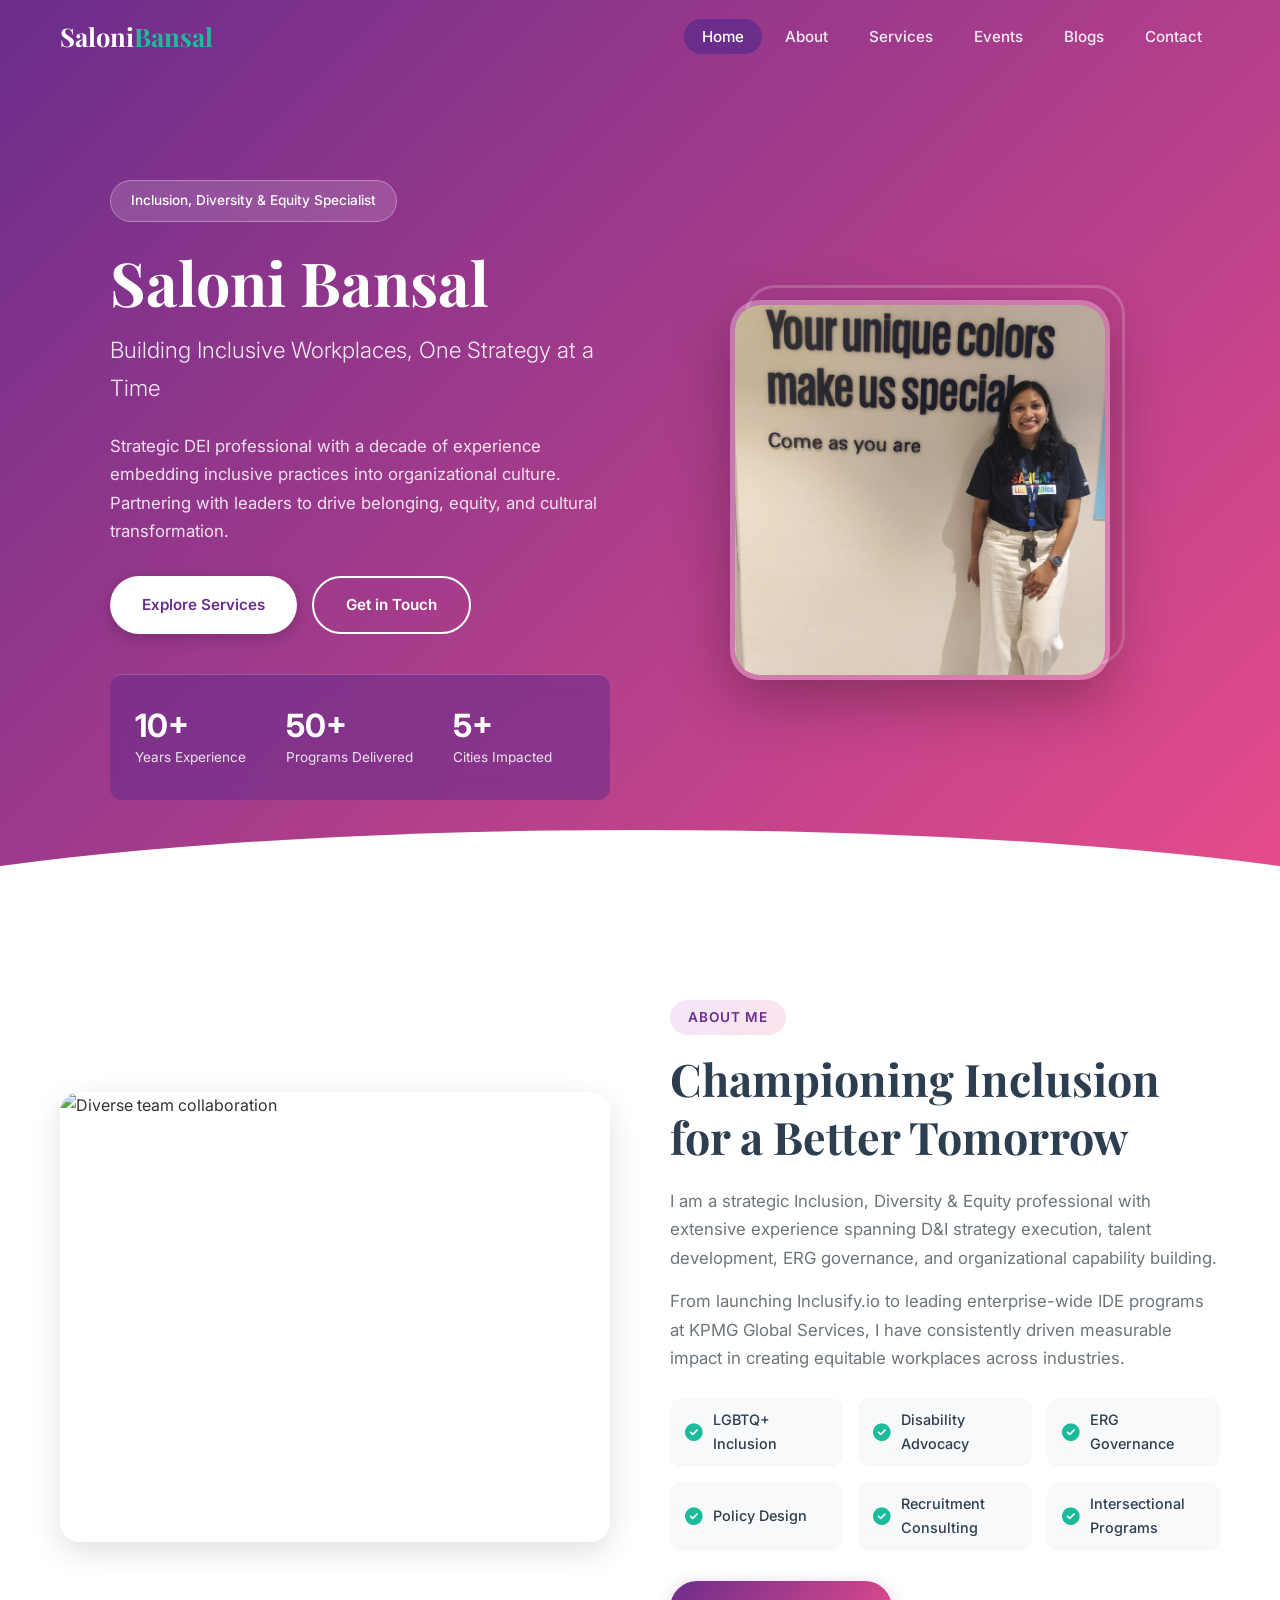
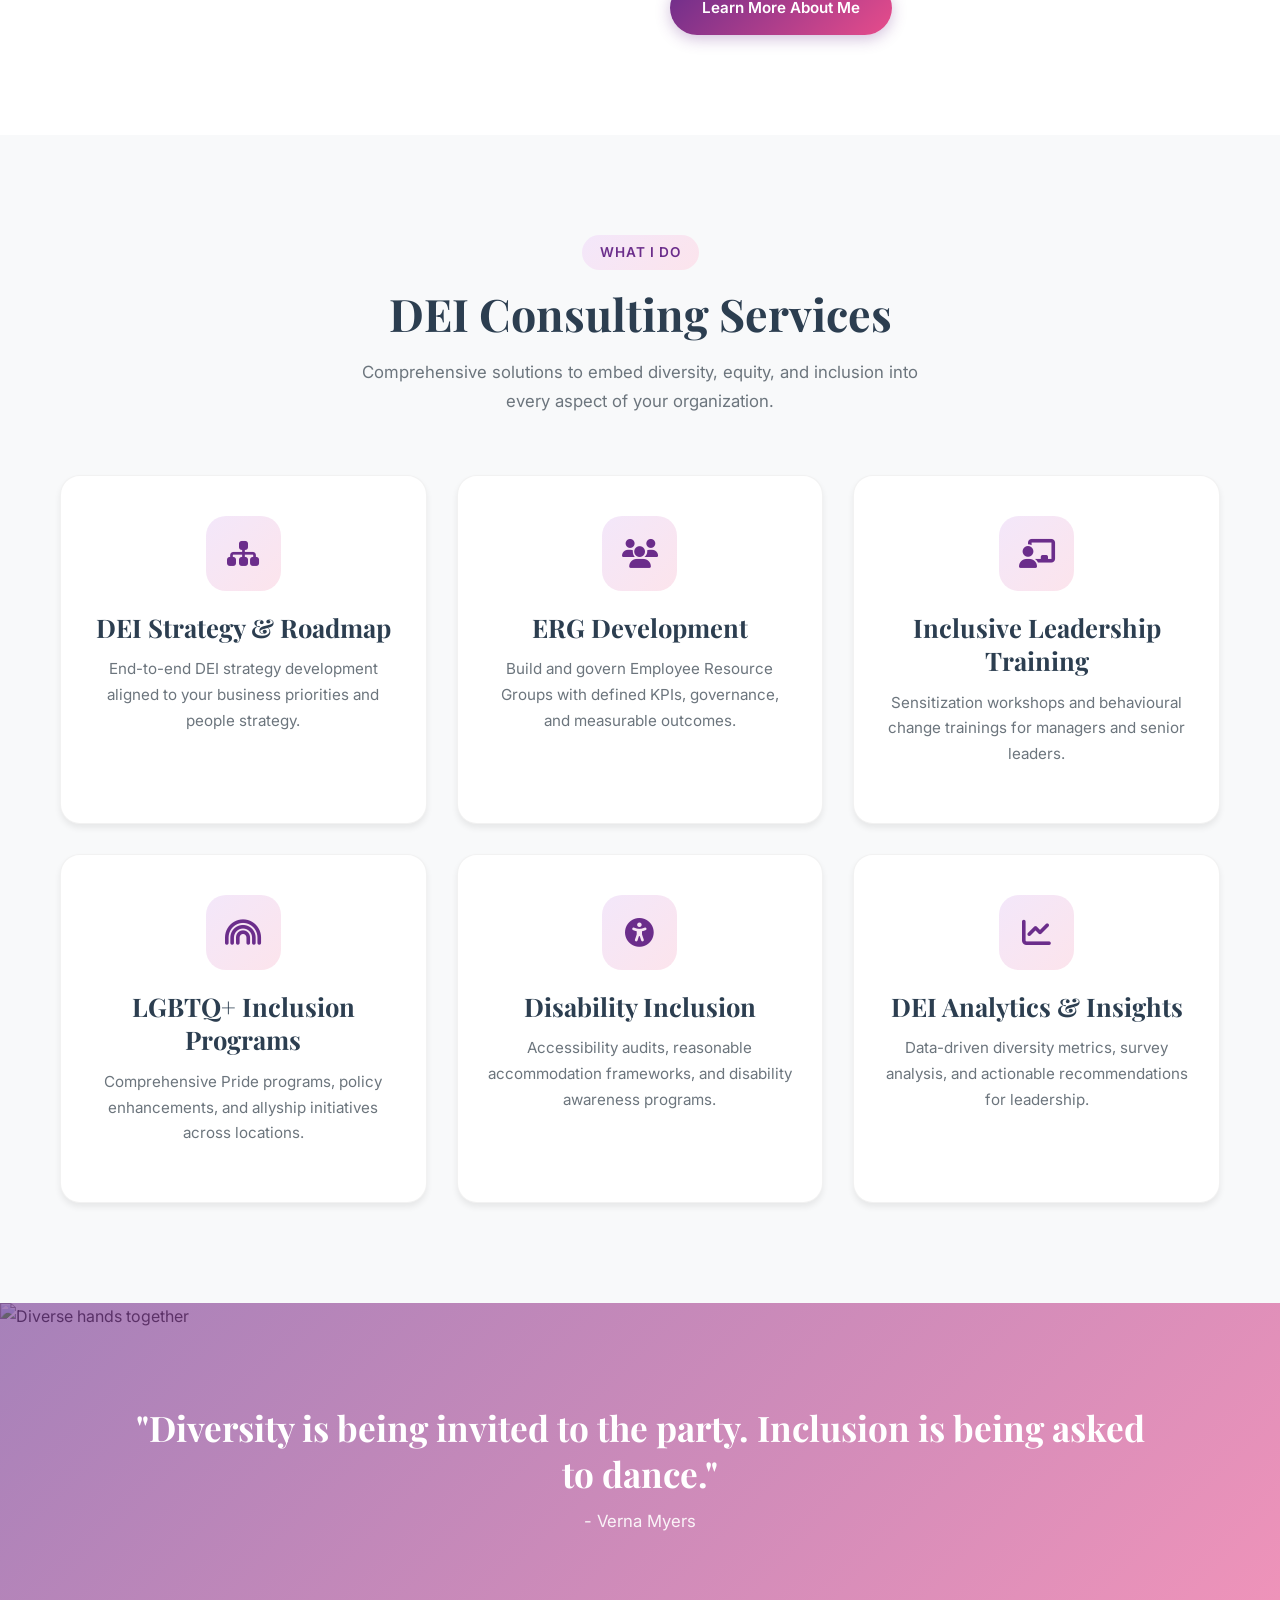
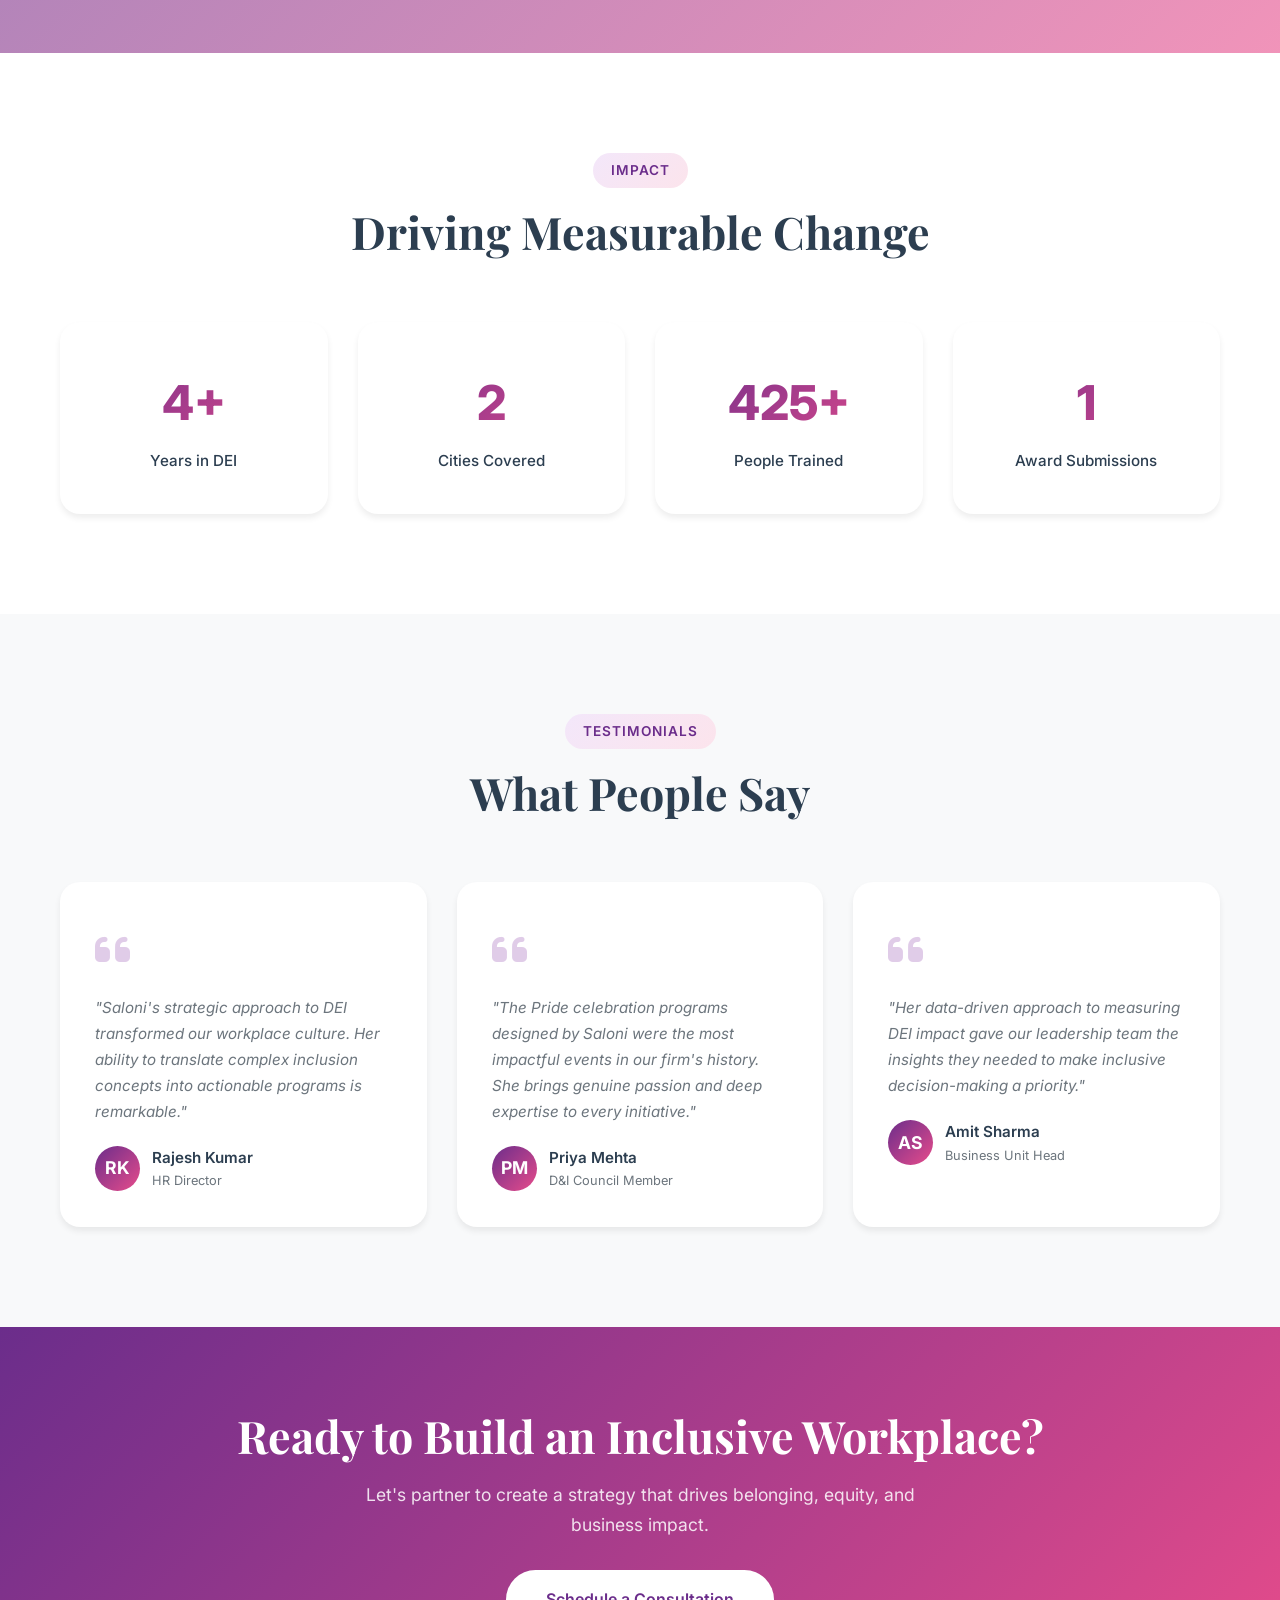
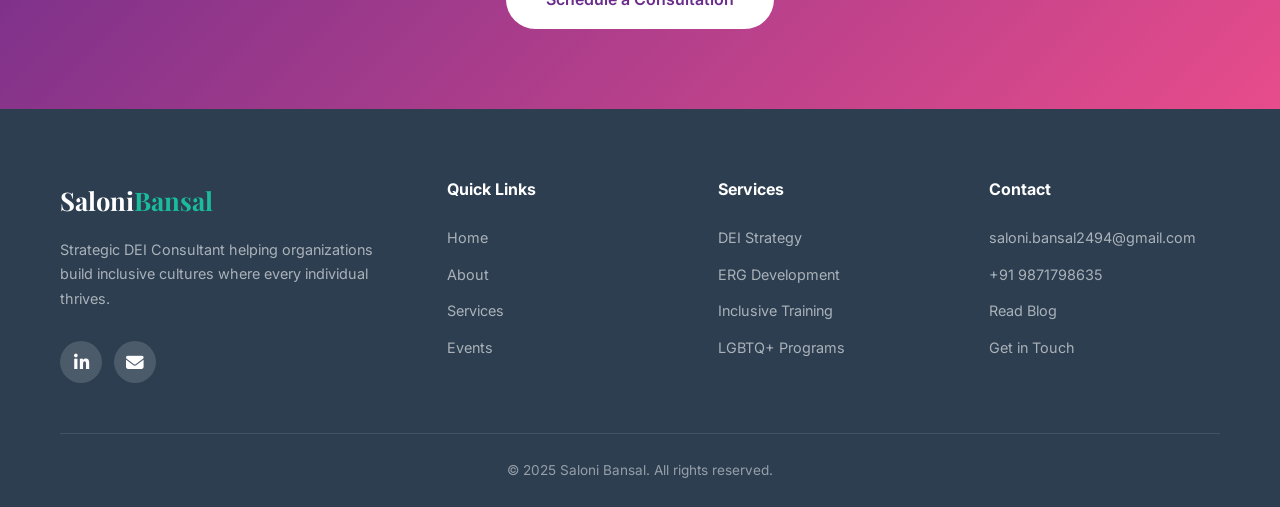
==== commit 97362cac: "Changing profile photo and home page fixes" ====
--- a/index.html
+++ b/index.html
@@ -97,6 +97,14 @@
               <i class="fas fa-check-circle"></i>
               Policy Design
             </div>
+            <div class="about-highlight">
+              <i class="fas fa-check-circle"></i>
+              Recruitment Consulting
+            </div>
+            <div class="about-highlight">
+              <i class="fas fa-check-circle"></i>
+              Intersectional Programs
+            </div>
           </div>
           <a href="about.html" class="btn btn-primary">Learn More About Me</a>
         </div>
--- a/css/style.css
+++ b/css/style.css
@@ -267,6 +267,7 @@
   height: 120px;
   background: var(--white);
   clip-path: ellipse(70% 100% at 50% 100%);
+  z-index: 0;
 }
 
 .hero .container {
@@ -379,8 +380,13 @@
   display: flex;
   gap: 40px;
   margin-top: 40px;
-  padding-top: 30px;
+  padding: 30px 25px;
   border-top: 1px solid rgba(255, 255, 255, 0.2);
+  background: rgba(107, 45, 139, 0.6);
+  border-radius: var(--radius);
+  backdrop-filter: blur(10px);
+  position: relative;
+  z-index: 2;
 }
 
 .hero-stat h3 {
@@ -391,7 +397,7 @@
 
 .hero-stat p {
   font-size: 0.85rem;
-  color: rgba(255, 255, 255, 0.7);
+  color: rgba(255, 255, 255, 0.85);
   margin-bottom: 0;
 }
 
@@ -481,7 +487,7 @@
 
 .about-highlights {
   display: grid;
-  grid-template-columns: 1fr 1fr;
+  grid-template-columns: 1fr 1fr 1fr;
   gap: 15px;
   margin: 25px 0 30px;
 }
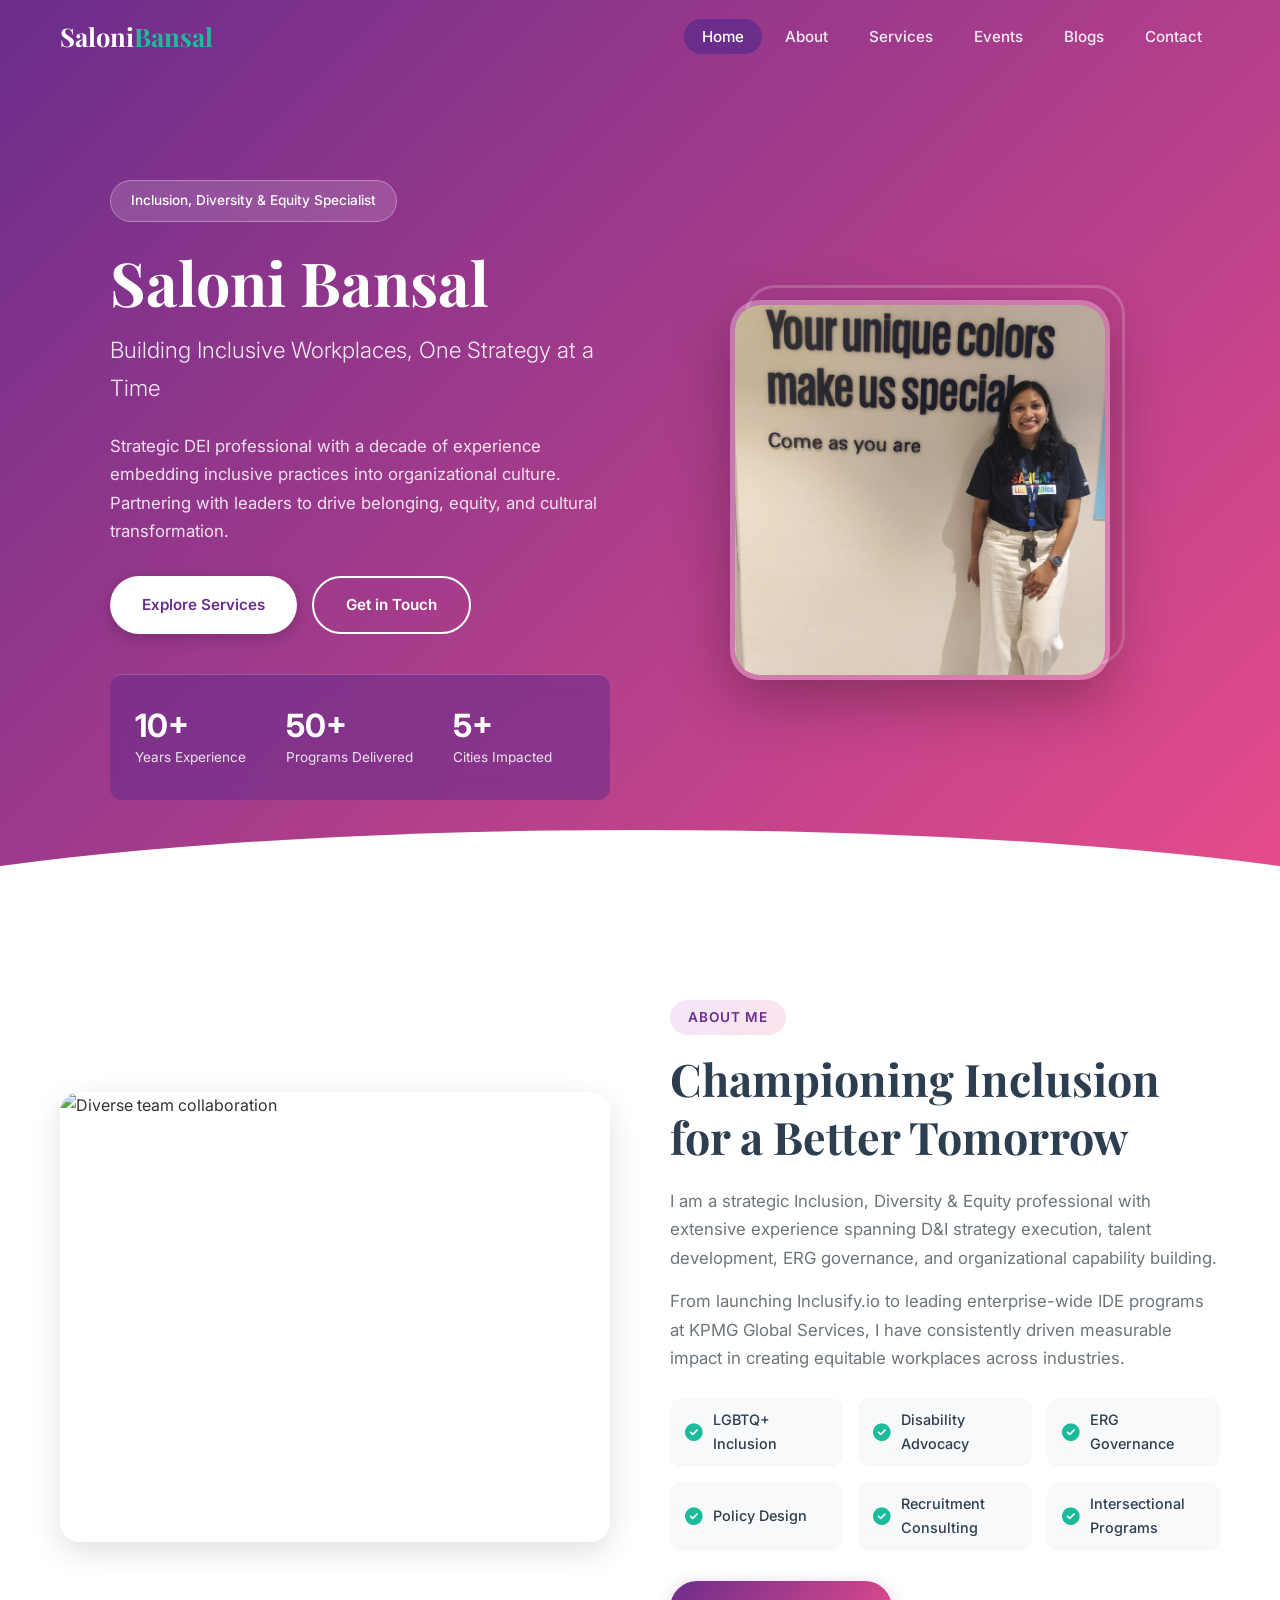
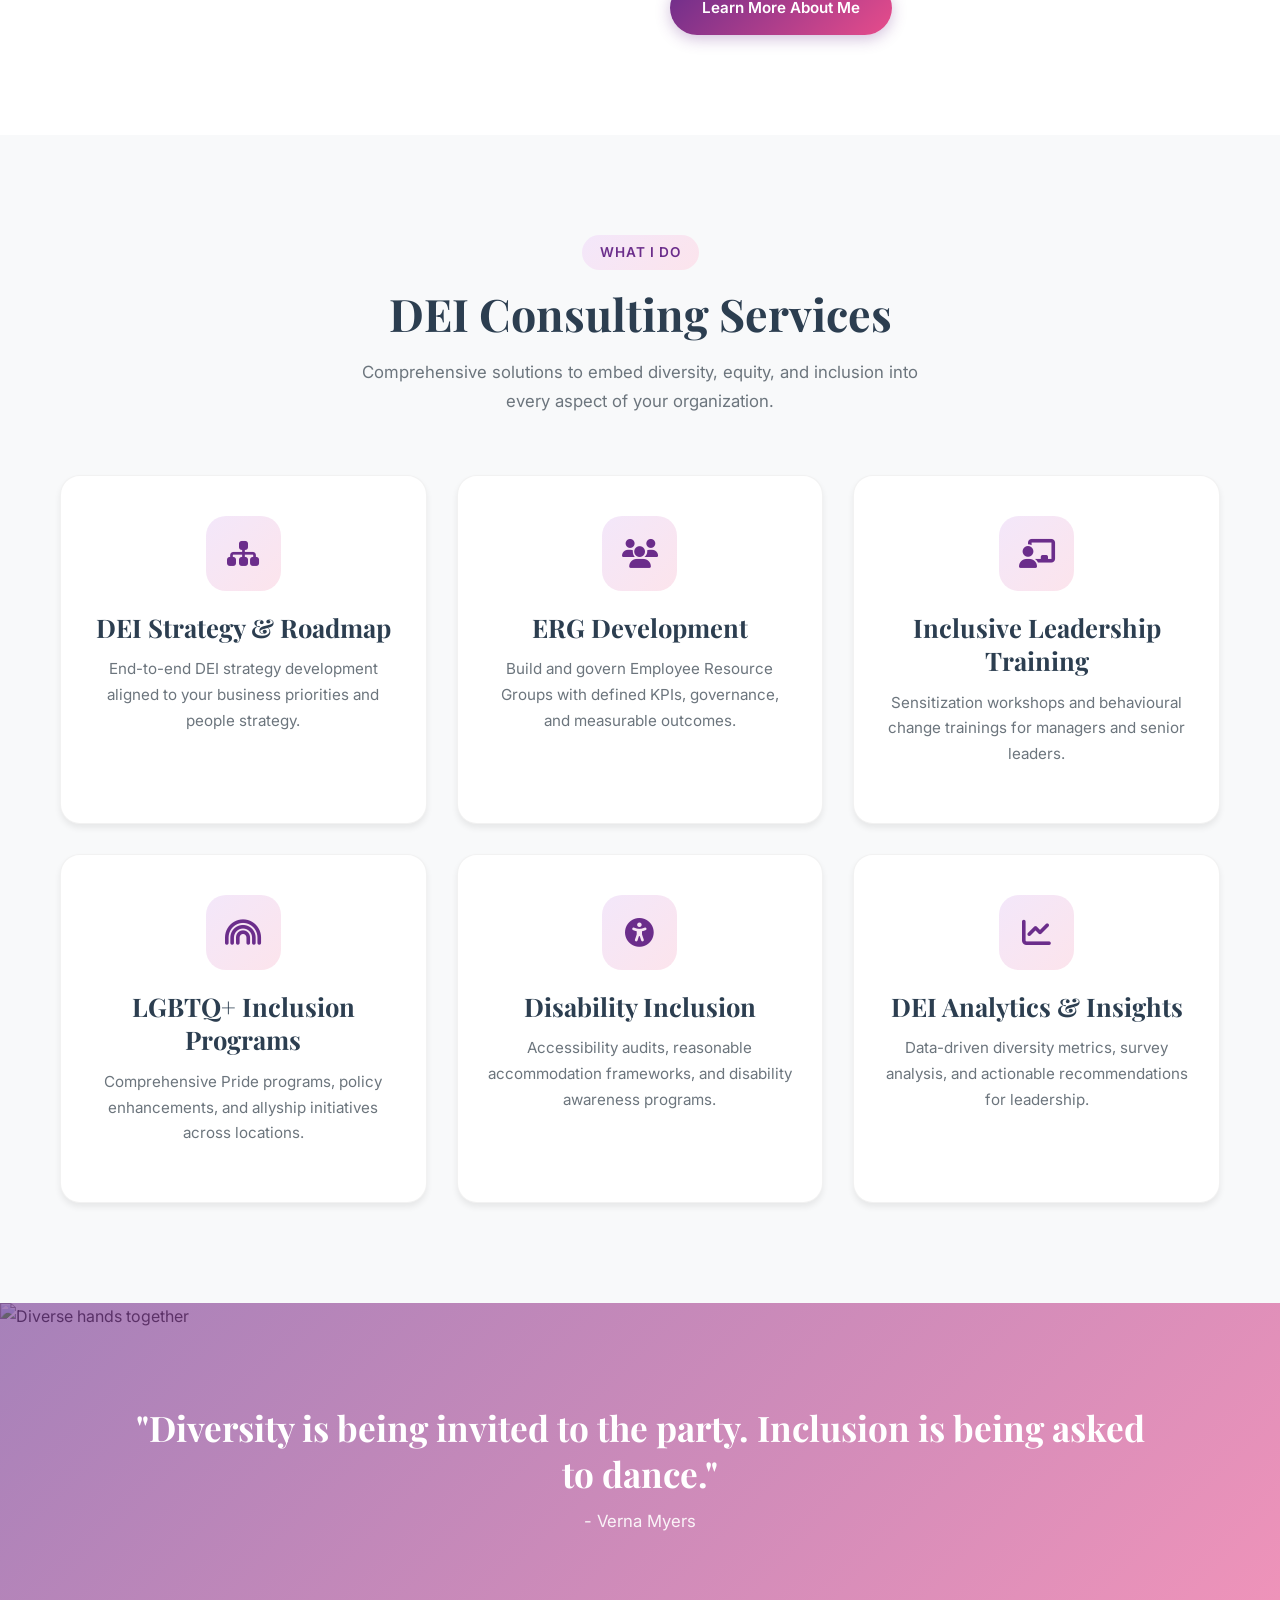
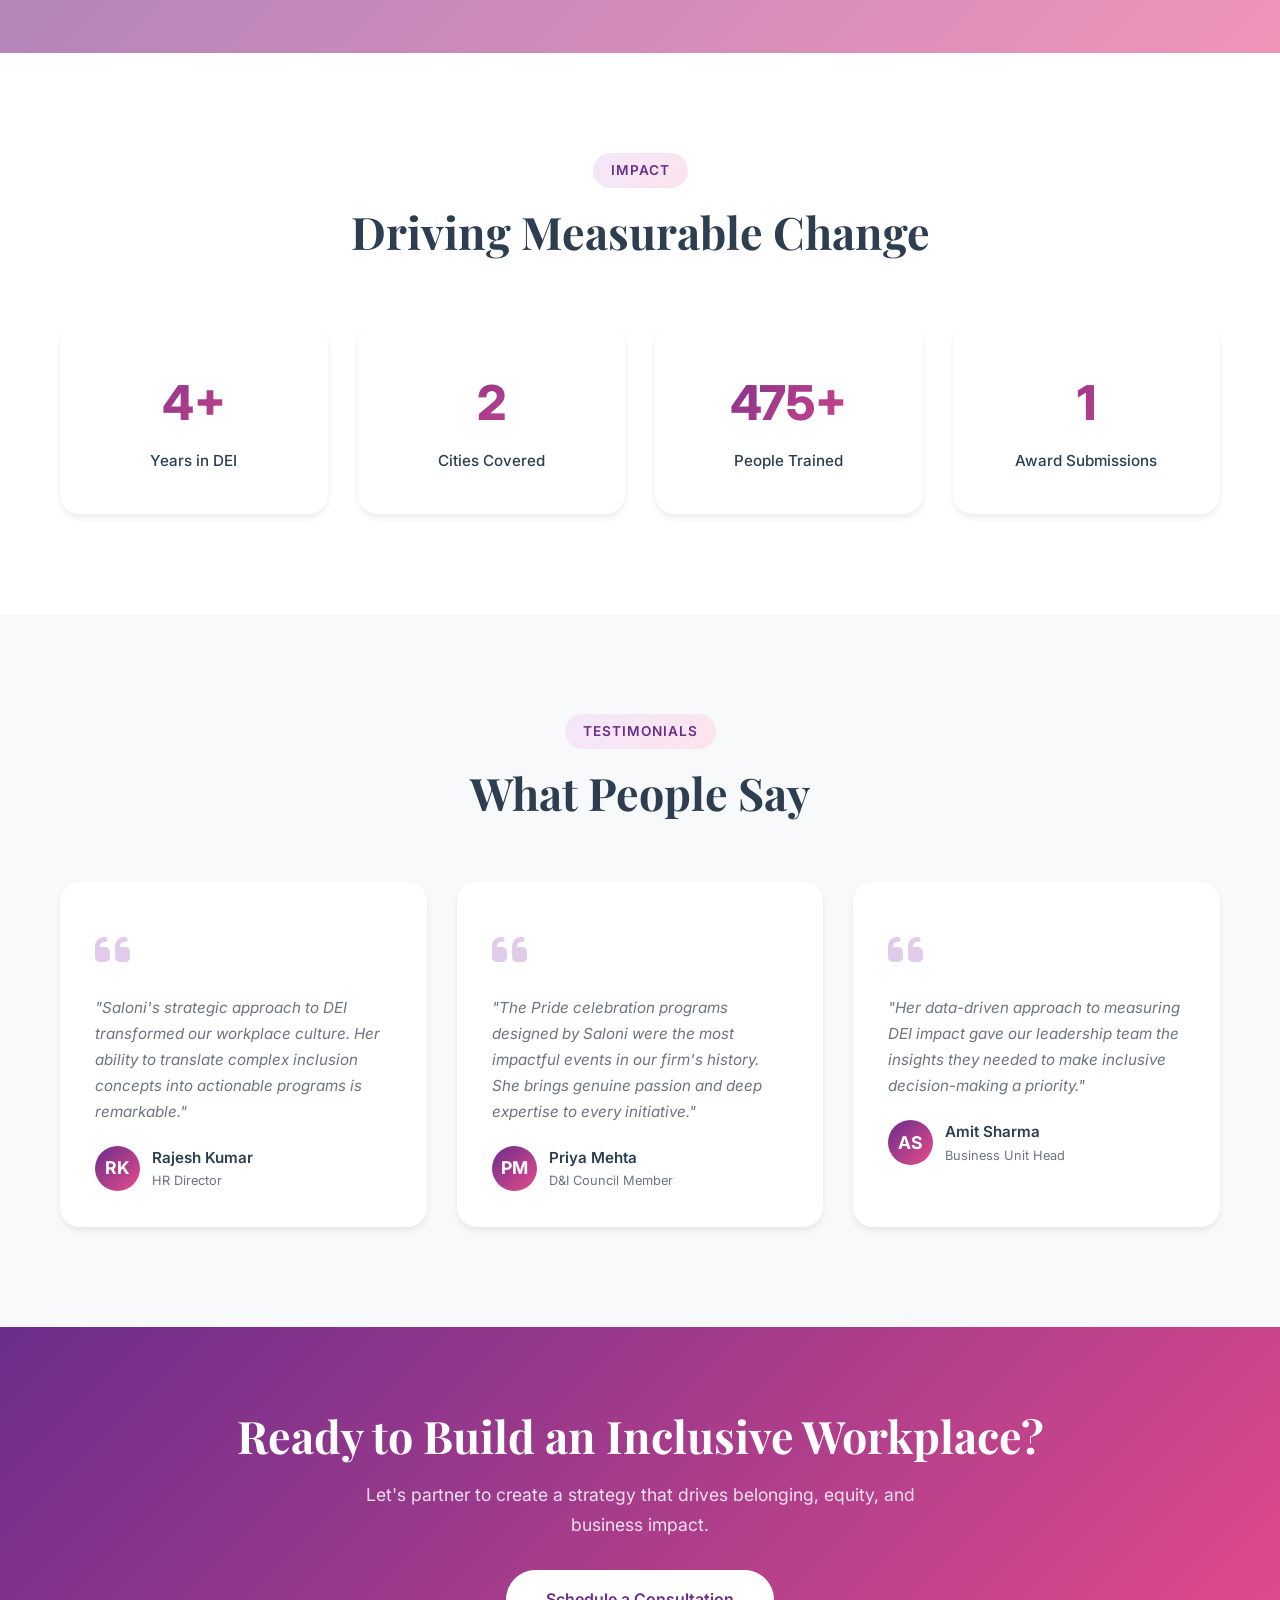
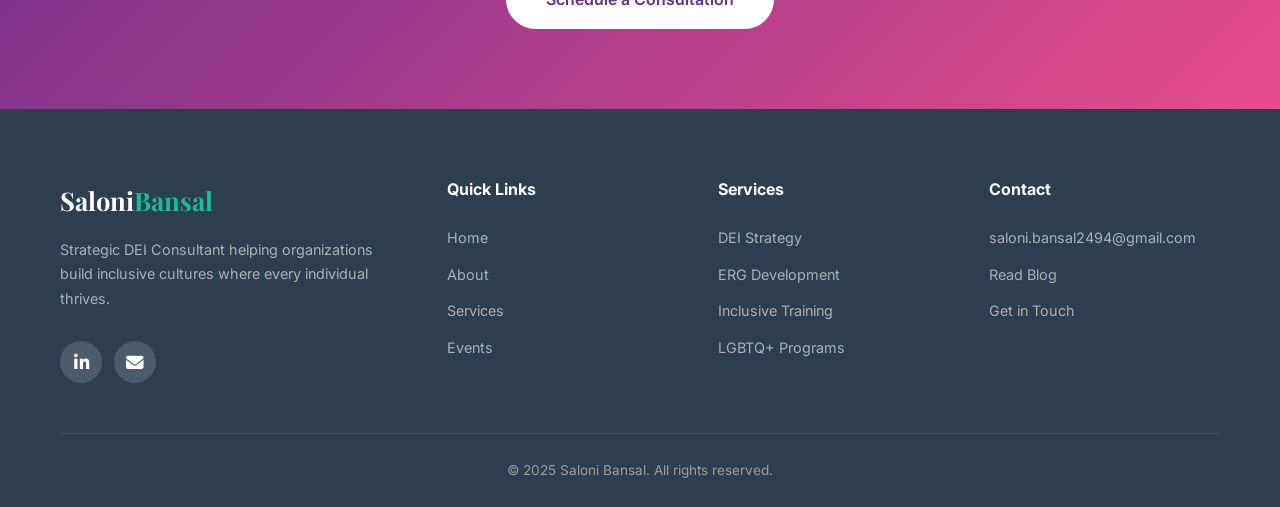
==== commit 38e39c9d: "Updating contact details form and adding email notification" ====
--- a/index.html
+++ b/index.html
@@ -293,7 +293,6 @@
           <h4>Contact</h4>
           <ul class="footer-links">
             <li><a href="mailto:saloni.bansal2494@gmail.com">saloni.bansal2494@gmail.com</a></li>
-            <li><a href="tel:+919871798635">+91 9871798635</a></li>
             <li><a href="blogs.html">Read Blog</a></li>
             <li><a href="contact.html">Get in Touch</a></li>
           </ul>
--- a/css/style.css
+++ b/css/style.css
@@ -1846,17 +1846,18 @@
     right: 0;
   }
 
-  .nav-links a {
-    color: var(--dark);
+  .navbar .nav-links a {
+    color: var(--dark) !important;
     padding: 12px 20px;
     width: 100%;
     border-radius: var(--radius);
-  }
-
-  .nav-links a:hover,
-  .nav-links a.active {
-    background: var(--gradient-subtle);
-    color: var(--primary);
+    background: transparent;
+  }
+
+  .navbar .nav-links a:hover,
+  .navbar .nav-links a.active {
+    background: var(--gradient-subtle) !important;
+    color: var(--primary) !important;
   }
 
   .hero .container {
